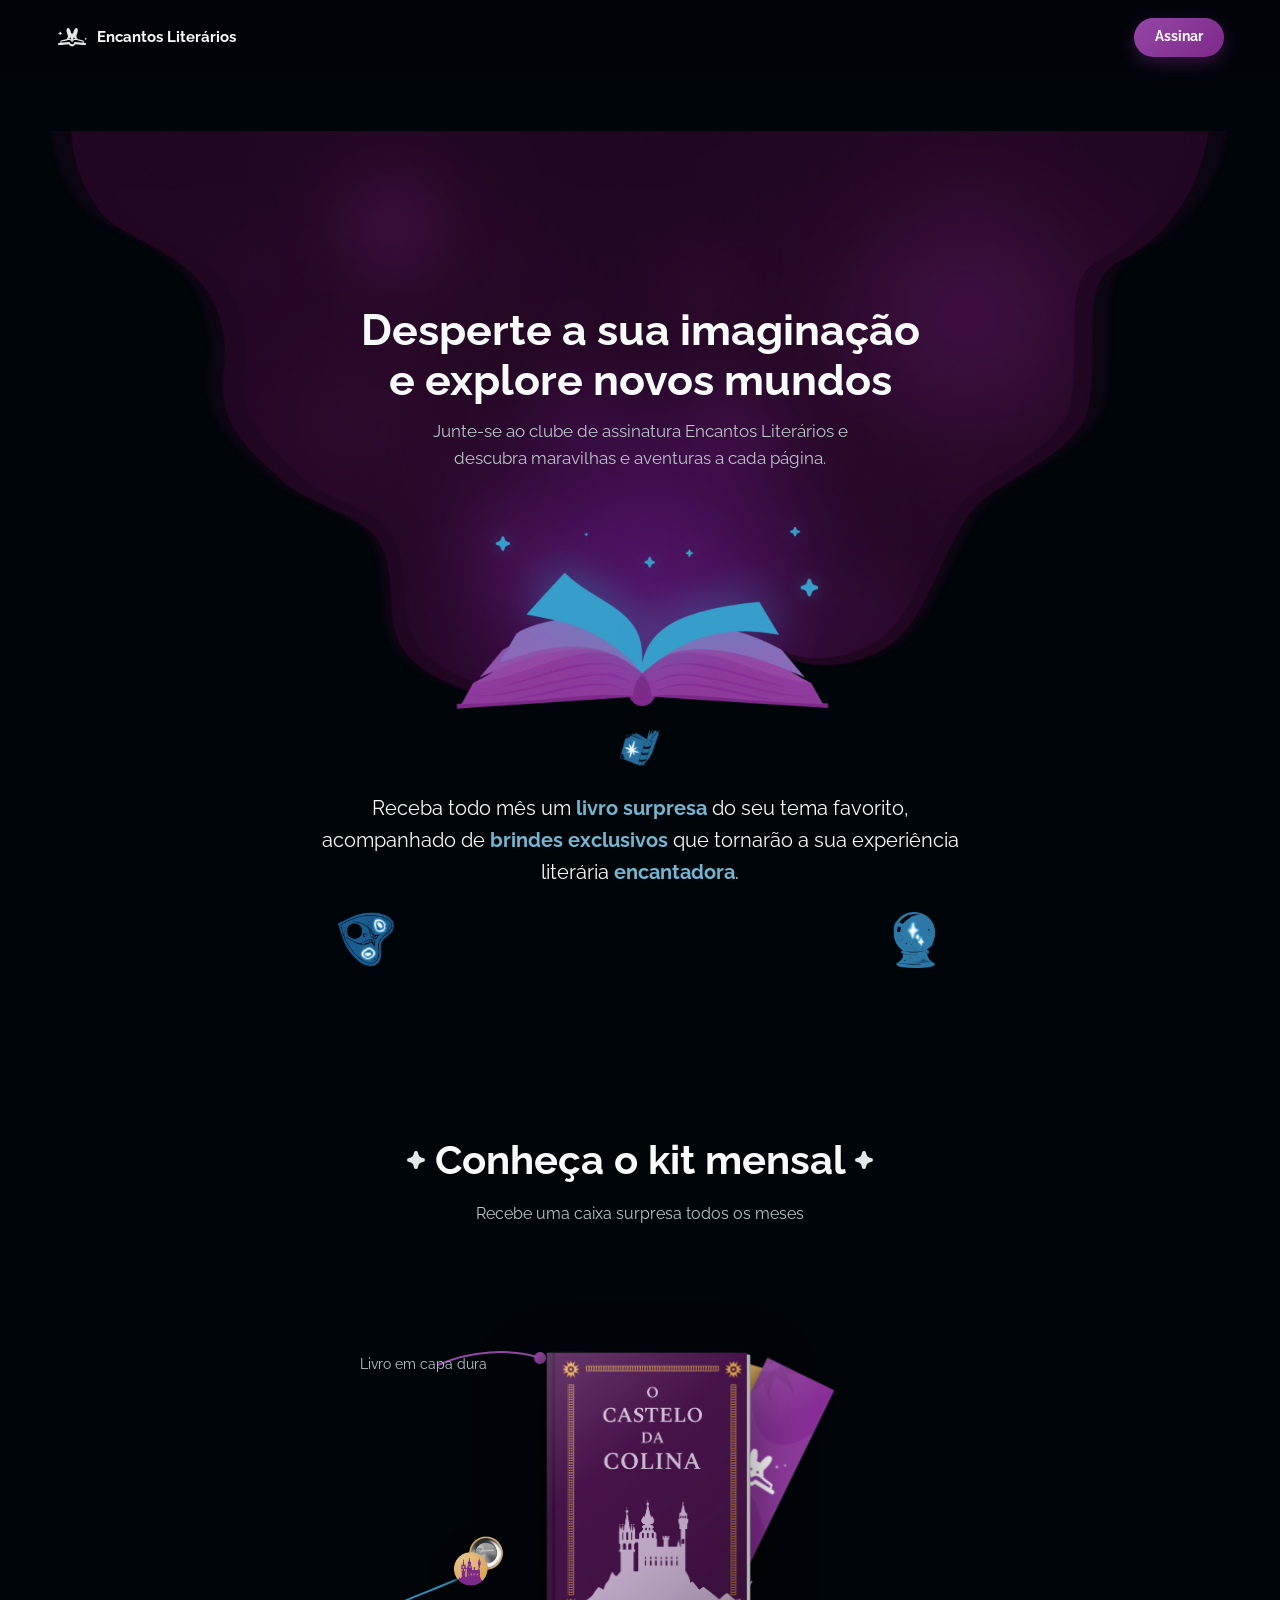
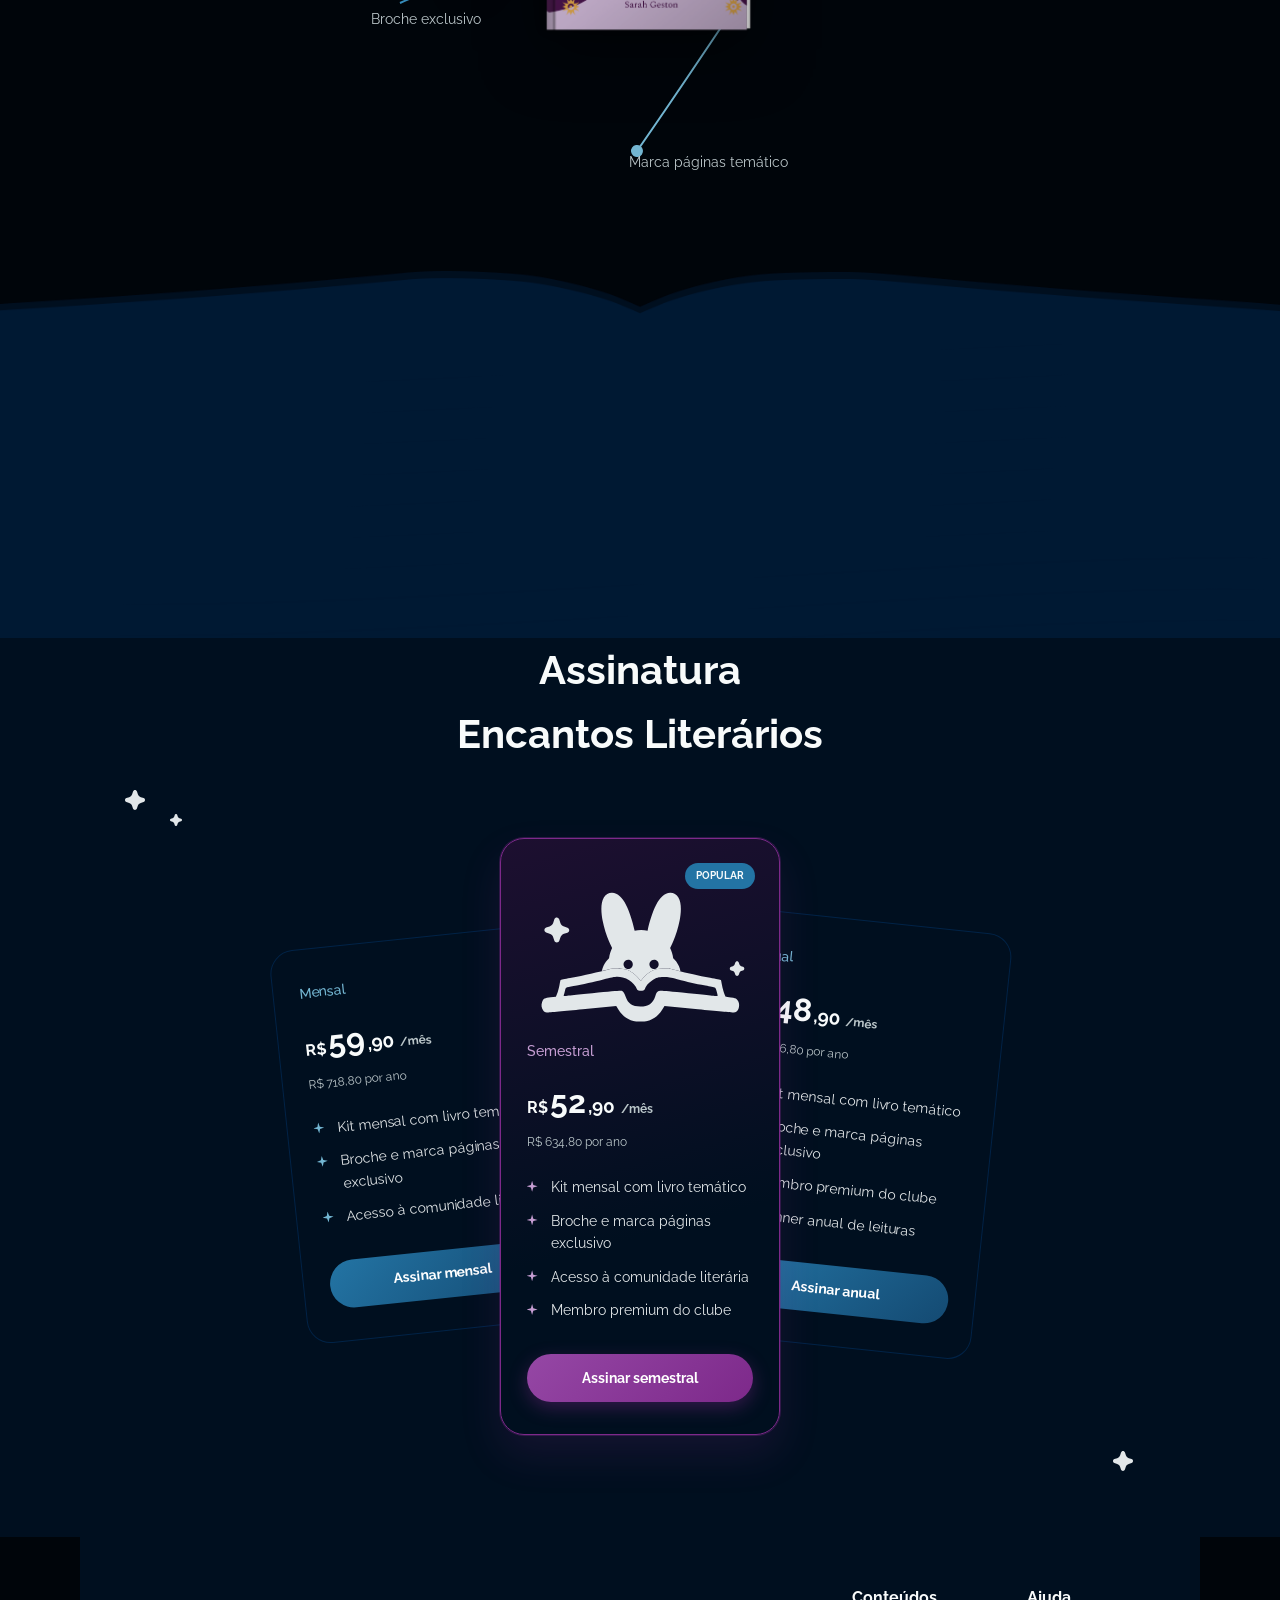
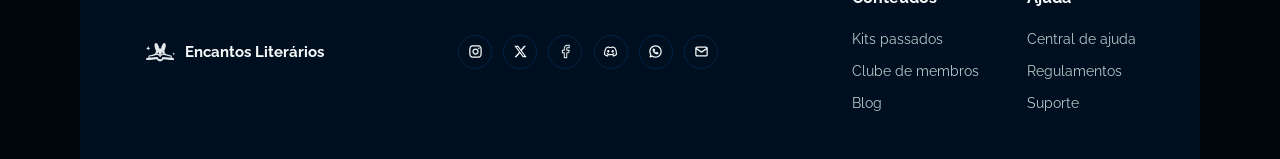
==== index.html @ b3d3debc "adiciona projeto Encantos Literários" ====
<!DOCTYPE html>
<html lang="pt-BR">
<head>
<meta charset="UTF-8">
<meta name="viewport" content="width=device-width, initial-scale=1.0">
<title>Encantos Literários — Clube de Assinatura Literário</title>
<meta name="description" content="Encantos Literários: um clube de assinatura que leva até você um livro surpresa e mimos exclusivos todo mês.">
<link rel="preconnect" href="https://fonts.googleapis.com">
<link rel="preconnect" href="https://fonts.gstatic.com" crossorigin>
<link href="https://fonts.googleapis.com/css2?family=Raleway:wght@400;500;600;700;800&display=swap" rel="stylesheet">
<link rel="stylesheet" href="style.css">
</head>
<body>

<!-- ============ HEADER ============ -->
<header class="header">
  <a href="#top" class="logo">
    <img src="assets/logo-symbol.svg" alt="" class="logo__icon" aria-hidden="true">
    <span class="logo__text">Encantos Literários</span>
  </a>
  <a href="#planos" class="btn btn--primary btn--sm">Assinar</a>
</header>

<main id="top">

  <!-- ============ HERO ============ -->
  <section class="hero">
    <div class="hero__visual">
      <img src="assets/hero-background.png" alt="" class="hero__bg" aria-hidden="true">
      <div class="hero__visual-text">
        <h1 class="hero__title reveal-up is-visible">Desperte a sua imaginação<br>e explore novos mundos</h1>
        <p class="hero__subtitle reveal-up is-visible">Junte-se ao clube de assinatura Encantos Literários e descubra maravilhas e aventuras a cada página.</p>
      </div>
    </div>

    <img src="assets/mystery-opened-spellbook.png" alt="" class="mystery mystery--center float-anim" aria-hidden="true">

    <p class="hero__lead reveal-up is-visible">
      Receba todo mês um <span class="hl">livro surpresa</span> do seu tema favorito, acompanhado de
      <span class="hl">brindes exclusivos</span> que tornarão a sua experiência literária <span class="hl">encantadora</span>.
    </p>

    <div class="hero__mystery-row">
      <img src="assets/mystery-ouija-planchette.png" alt="" class="mystery mystery--corner float-anim" aria-hidden="true">
      <img src="assets/mystery-crystal-ball.png" alt="" class="mystery mystery--corner float-anim-delay" aria-hidden="true">
    </div>
  </section>

  <!-- ============ KIT DO MÊS ============ -->
  <section class="kit" id="kit">
    <h2 class="section-title section-title--center reveal-up is-visible">
      <img src="assets/star.svg" class="title-spark" alt="" aria-hidden="true">
      Conheça o kit mensal
      <img src="assets/star.svg" class="title-spark" alt="" aria-hidden="true">
    </h2>
    <p class="section-subtitle reveal-up is-visible">Recebe uma caixa surpresa todos os meses</p>

    <div class="kit__stage is-visible">
      <svg class="kit__lines" viewBox="0 0 560 500" preserveAspectRatio="xMidYMid meet" aria-hidden="true">
        <path d="M180 75 C150 65 110 68 78 82" stroke="#9547A5" stroke-width="2" fill="none" marker-start="url(#arrow-pink)"/>
        <path d="M117 287 C 92 300 62 310 40 320" stroke="#358BB9" stroke-width="2" fill="none" marker-start="url(#arrow-blue)"/>
        <path d="M392 298 C 352 358 312 418 277 468" stroke="#73B6D2" stroke-width="2" fill="none" marker-end="url(#arrow-light)"/>
        <defs>
          <marker id="arrow-pink" markerWidth="8" markerHeight="8" refX="4" refY="4" orient="auto-start-reverse"><circle cx="4" cy="4" r="3" fill="#9547A5"/></marker>
          <marker id="arrow-blue" markerWidth="8" markerHeight="8" refX="4" refY="4" orient="auto-start-reverse"><circle cx="4" cy="4" r="3" fill="#358BB9"/></marker>
          <marker id="arrow-light" markerWidth="8" markerHeight="8" refX="4" refY="4" orient="auto"><circle cx="4" cy="4" r="3" fill="#73B6D2"/></marker>
        </defs>
      </svg>

      <span class="kit__label kit__label--book">Livro em capa dura</span>

      <div class="kit__art">
        <img src="assets/bookmark-yellow.png" alt="" class="bookmark bookmark--yellow" aria-hidden="true">
        <img src="assets/bookmark-purple.png" alt="" class="bookmark bookmark--purple" aria-hidden="true">
        <img src="assets/book.png" alt="Capa do livro O Castelo da Colina" class="book-cover-img">
        <img src="assets/pin.png" alt="" class="pin-img" aria-hidden="true">
      </div>

      <span class="kit__label kit__label--pin">Broche exclusivo</span>
      <span class="kit__label kit__label--mark">Marca páginas temático</span>
    </div>
  </section>

  <!-- ============ ASSINATURAS ============ -->
  <section class="plans" id="planos">
    <img src="assets/book-trace-background.png" alt="" class="plans__wave" aria-hidden="true">
    <img src="assets/pricing-background.png" alt="" class="plans__texture" aria-hidden="true">

    <div class="plans__content">
      <h2 class="section-title section-title--center reveal-up is-visible">Assinatura<br>Encantos Literários</h2>

      <div class="plans__grid is-visible">
        <img src="assets/star.svg" class="plans__spark plans__spark--1" alt="" aria-hidden="true">
        <img src="assets/star.svg" class="plans__spark plans__spark--2" alt="" aria-hidden="true">
        <img src="assets/star.svg" class="plans__spark plans__spark--3" alt="" aria-hidden="true">

        <article class="plan-card">
          <h3 class="plan-card__name">Mensal</h3>
          <p class="plan-card__price"><span>R$</span>59<small>,90</small><em>/mês</em></p>
          <p class="plan-card__yearly">R$ 718,80 por ano</p>
          <ul class="plan-card__benefits">
            <li>Kit mensal com livro temático</li>
            <li>Broche e marca páginas exclusivo</li>
            <li>Acesso à comunidade literária</li>
          </ul>
          <a href="#" class="btn btn--blue btn--block">Assinar mensal</a>
        </article>

        <article class="plan-card plan-card--highlight">
          <img src="assets/logo-symbol.svg" alt="" class="plan-card__symbol" aria-hidden="true">
          <span class="plan-card__badge">Popular</span>
          <h3 class="plan-card__name">Semestral</h3>
          <p class="plan-card__price"><span>R$</span>52<small>,90</small><em>/mês</em></p>
          <p class="plan-card__yearly">R$ 634,80 por ano</p>
          <ul class="plan-card__benefits">
            <li>Kit mensal com livro temático</li>
            <li>Broche e marca páginas exclusivo</li>
            <li>Acesso à comunidade literária</li>
            <li>Membro premium do clube</li>
          </ul>
          <a href="#" class="btn btn--primary btn--block">Assinar semestral</a>
        </article>

        <article class="plan-card">
          <h3 class="plan-card__name">Anual</h3>
          <p class="plan-card__price"><span>R$</span>48<small>,90</small><em>/mês</em></p>
          <p class="plan-card__yearly">R$ 586,80 por ano</p>
          <ul class="plan-card__benefits">
            <li>Kit mensal com livro temático</li>
            <li>Broche e marca páginas exclusivo</li>
            <li>Membro premium do clube</li>
            <li>Planner anual de leituras</li>
          </ul>
          <a href="#" class="btn btn--blue btn--block">Assinar anual</a>
        </article>
      </div>
    </div>
  </section>

</main>

<!-- ============ FOOTER ============ -->
<footer class="footer">
  <a href="#top" class="logo logo--footer">
    <img src="assets/logo-symbol.svg" alt="" class="logo__icon" aria-hidden="true">
    <span class="logo__text">Encantos Literários</span>
  </a>

  <div class="footer__social" role="group" aria-label="Redes sociais">
    <a href="#" aria-label="Instagram" class="social-icon"><img src="assets/instagram.svg" alt=""></a>
    <a href="#" aria-label="Twitter" class="social-icon"><img src="assets/twitter.svg" alt=""></a>
    <a href="#" aria-label="Facebook" class="social-icon"><img src="assets/facebook.svg" alt=""></a>
    <a href="#" aria-label="Discord" class="social-icon"><img src="assets/discord.svg" alt=""></a>
    <a href="#" aria-label="WhatsApp" class="social-icon"><img src="assets/whatsapp.svg" alt=""></a>
    <a href="#" aria-label="E-mail" class="social-icon"><img src="assets/mail.svg" alt=""></a>
  </div>

  <nav class="footer__nav" aria-label="Links do rodapé">
    <div class="footer__col">
      <h4>Conteúdos</h4>
      <a href="#">Kits passados</a>
      <a href="#">Clube de membros</a>
      <a href="#">Blog</a>
    </div>
    <div class="footer__col">
      <h4>Ajuda</h4>
      <a href="#">Central de ajuda</a>
      <a href="#">Regulamentos</a>
      <a href="#">Suporte</a>
    </div>
  </nav>
</footer>

<script>
  document.addEventListener("DOMContentLoaded", function () {
    var targets = document.querySelectorAll('.reveal-up, .kit__stage, .plans__grid');
    targets.forEach(function (el) {
      el.classList.add('is-visible');
    });
  });
</script>
</body>
</html>
---- style.css ----
/* ==========================================================================
   Tokens (paleta oficial do projeto)
   ========================================================================== */
:root {
  --pink-light: #C59DD2;
  --pink-base: #9547A5;
  --pink-dark: #7D298A;
  --pink-low: #3F0F41;

  --blue-light: #73B6D2;
  --blue-base: #358BB9;
  --blue-mid: #2374A4;
  --blue-dark: #144A72;
  --blue-low: #08233C;

  --shape-stroke: #002347;
  --shape-hover: #001933;
  --shape-base: #000F1F;
  --shape-bg: #00050A;

  --text-title: #F8FBFB;
  --text-body: #E2E7E9;
  --text-label: #BAC6C9;

  --font-display: "Raleway", sans-serif;
  --font-body: "Raleway", sans-serif;

  --radius-lg: 24px;
  --radius-md: 16px;
  --container: 1120px;

  --ease: cubic-bezier(0.16, 1, 0.3, 1);
}

* { box-sizing: border-box; margin: 0; padding: 0; }

html { scroll-behavior: smooth; }

body {
  background: var(--shape-bg);
  color: var(--text-body);
  font-family: var(--font-body);
  line-height: 1.6;
  -webkit-font-smoothing: antialiased;
  overflow-x: hidden;
}

img, svg { display: block; max-width: 100%; }
a { color: inherit; text-decoration: none; }
ul { list-style: none; }
h1, h2, h3, h4 { font-family: var(--font-display); font-weight: 700; color: var(--text-title); }

/* ==========================================================================
   Animações contínuas em CSS
   ========================================================================== */
@keyframes floatContinuous {
  0%, 100% { transform: translateY(0px); }
  50% { transform: translateY(-12px); }
}

@keyframes twinkleSpark {
  0%, 100% { opacity: 0.3; transform: scale(0.85) rotate(0deg); }
  50% { opacity: 1; transform: scale(1.2) rotate(20deg); }
}

.float-anim {
  animation: floatContinuous 4s ease-in-out infinite !important;
}

.float-anim-delay {
  animation: floatContinuous 4s ease-in-out 2s infinite !important;
}

/* ==========================================================================
   Buttons
   ========================================================================== */
.btn {
  display: inline-block;
  padding: 0.8rem 1.6rem;
  border-radius: 999px;
  font-weight: 700;
  font-size: 0.875rem;
  transition: transform 0.25s var(--ease), box-shadow 0.25s var(--ease), background 0.2s ease;
}

.btn--sm { padding: 0.55rem 1.3rem; font-size: 0.85rem; }

.btn--primary {
  background: linear-gradient(135deg, var(--pink-base), var(--pink-dark));
  color: #fff;
  box-shadow: 0 6px 18px rgba(125, 41, 138, 0.4);
}

.btn--primary:hover { background: linear-gradient(135deg, var(--pink-light), var(--pink-base)); transform: translateY(-2px); box-shadow: 0 10px 24px rgba(125, 41, 138, 0.5); }

.btn--blue {
  background: linear-gradient(135deg, var(--blue-mid), var(--blue-dark));
  color: #fff;
}

.btn--blue:hover { background: linear-gradient(135deg, var(--blue-light), var(--blue-mid)); transform: translateY(-2px); box-shadow: 0 10px 22px rgba(20, 74, 114, 0.45); }

.btn--block { display: block; text-align: center; width: 100%; }

/* ==========================================================================
   Reveal Effect
   ========================================================================== */
.reveal-up {
  opacity: 0;
  transform: translateY(20px);
  transition: opacity 0.6s var(--ease), transform 0.6s var(--ease);
}

.reveal-up.is-visible {
  opacity: 1;
  transform: translateY(0);
}

/* ==========================================================================
   Header
   ========================================================================== */
.header {
  position: sticky;
  top: 0;
  z-index: 30;
  display: flex;
  align-items: center;
  justify-content: space-between;
  padding: 1.1rem clamp(1.25rem, 5vw, 3.5rem);
  background: rgba(0, 5, 10, 0.85);
  backdrop-filter: blur(10px);
}

.logo { display: flex; align-items: center; gap: 0.55rem; }
.logo__icon { height: 24px; width: auto; }
.logo__text { font-family: var(--font-display); font-weight: 700; font-size: 0.95rem; color: var(--text-title); }

/* ==========================================================================
   Hero
   ========================================================================== */
.hero {
  position: relative;
  max-width: 1400px;
  margin: 0 auto;
  padding: clamp(2rem, 6vw, 3.5rem) 1.5rem 0;
  text-align: center;
  z-index: 1;
}

.hero__visual {
  position: relative;
  width: min(1180px, 98%);
  aspect-ratio: 1500 / 739;
  margin: 0 auto;
}

.hero__bg {
  position: absolute;
  inset: 0;
  width: 100%;
  height: 100%;
  object-fit: contain;
  pointer-events: none;
  animation: floatContinuous 6s ease-in-out infinite;
}

.hero__visual-text {
  position: absolute;
  top: 30%;
  left: 0;
  right: 0;
  padding: 0 1.25rem;
}

.hero__title {
  font-size: clamp(1.5rem, 4.2vw, 2.7rem);
  line-height: 1.15;
  font-weight: 700;
  max-width: 640px;
  margin: 0 auto;
}

.hero__subtitle {
  margin-top: 0.85rem;
  color: var(--text-label);
  font-size: clamp(0.85rem, 1.8vw, 1.05rem);
  max-width: 46ch;
  margin: 0.85rem auto 0;
}

.mystery { width: 40px; height: 40px; }

.mystery--center {
  margin: 1rem auto 1.5rem;
}

.hero__lead {
  font-size: clamp(1.1rem, 2.4vw, 1.25rem);
  color: var(--text-title);
  max-width: 640px;
  margin: 0 auto;
  text-align: center;
}

.hl { color: var(--blue-light); font-weight: 700; }

.hero__mystery-row {
  display: flex;
  justify-content: space-between;
  align-items: center;
  max-width: 620px;
  margin: 1.5rem auto 0;
  padding: 0 0.5rem clamp(3rem, 7vw, 4.5rem);
}

.mystery--corner {
  width: 56px;
  height: 56px;
}

/* ==========================================================================
   Titulos de Seção
   ========================================================================== */
.section-title {
  font-size: clamp(1.6rem, 3.6vw, 2.5rem);
  font-weight: 700;
  text-align: center;
  display: flex;
  align-items: center;
  justify-content: center;
  gap: 0.6rem;
  flex-wrap: wrap;
}

.title-spark { width: 18px; height: 18px; animation: twinkleSpark 2.4s ease-in-out infinite; }

.section-subtitle {
  text-align: center;
  color: var(--text-label);
  max-width: 420px;
  margin: 0.6rem auto 0;
  font-size: 1rem;
}

/* ==========================================================================
   Kit do mês
   ========================================================================== */
.kit {
  background: var(--shape-bg);
  max-width: var(--container);
  margin: 0 auto;
  padding: clamp(3.5rem, 8vw, 5.5rem) 1.5rem;
}

.kit__stage {
  position: relative;
  max-width: 560px;
  margin: 3rem auto 0;
}

.kit__lines { position: absolute; inset: 0; width: 100%; height: 100%; display: none; }
.kit__stage.is-visible .kit__lines { opacity: 1; }

.kit__lines path {
  stroke-dasharray: 260;
  stroke-dashoffset: 0;
  transition: stroke-dashoffset 1s var(--ease);
}

.kit__label {
  display: block;
  text-align: center;
  font-size: 0.875rem;
  color: var(--text-label);
  margin: 0.75rem auto;
}

.kit__art {
  position: relative;
  width: min(210px, 58vw);
  margin: 0 auto;
}

.pin-img { position: absolute; width: 26%; left: -16%; bottom: 12%; z-index: 3; filter: drop-shadow(0 8px 12px rgba(0,0,0,0.4)); }

.book-cover-img {
  position: relative;
  width: 100%;
  z-index: 2;
  filter: drop-shadow(0 20px 30px rgba(0,0,0,0.5));
}

.bookmark { position: absolute; width: 40%; top: 4%; filter: drop-shadow(0 10px 14px rgba(0,0,0,0.4)); }
.bookmark--yellow { right: -8%; transform: rotate(16deg); z-index: 0; }
.bookmark--purple { right: -18%; transform: rotate(26deg); z-index: 1; }

@media (min-width: 900px) {
  .kit__stage {
    aspect-ratio: 560 / 500;
    margin-top: 3.5rem;
  }

  .kit__lines { display: block; }

  .kit__label {
    position: absolute;
    white-space: nowrap;
    margin: 0;
  }

  .kit__label--book { top: 14%; left: 0%; }
  .kit__label--pin { top: 65%; left: 2%; }
  .kit__label--mark { bottom: 2%; left: 48%; }

  .kit__art {
    width: 230px;
    position: absolute;
    top: 60px;
    left: 50%;
    transform: translateX(-50%);
  }

  .pin-img { left: -34%; bottom: 14%; }
}

/* ==========================================================================
   Assinaturas
   ========================================================================== */
.plans {
  position: relative;
  overflow: hidden;
}

.plans__wave { display: block; width: 100%; margin-bottom: -2px; }

.plans__texture {
  position: absolute;
  top: 0;
  left: 0;
  width: 100%;
  height: 100%;
  object-fit: cover;
  opacity: 0.06;
  pointer-events: none;
}

.plans__content {
  position: relative;
  background: var(--shape-base);
  padding: 0 1.5rem clamp(4.5rem, 8vw, 6.5rem);
}

.plans__grid {
  position: relative;
  max-width: var(--container);
  margin: 4.5rem auto 0;
  display: grid;
  grid-template-columns: 1fr;
  gap: 1.5rem;
}

.plans__spark { position: absolute; width: 20px; height: 20px; animation: twinkleSpark 2.6s ease-in-out infinite; }
.plans__spark--1 { top: -8%; left: 4%; }
.plans__spark--2 { top: -4%; left: 8%; width: 12px; height: 12px; }
.plans__spark--3 { bottom: -6%; right: 6%; }

.plan-card {
  position: relative;
  background: var(--shape-base);
  border: 1px solid var(--shape-stroke);
  border-radius: var(--radius-lg);
  padding: 2rem 1.6rem;
  display: flex;
  flex-direction: column;
  transition: transform 0.3s ease, box-shadow 0.3s ease, border-color 0.3s ease;
}

.plan-card:hover {
  transform: translateY(-6px) scale(1.02);
  z-index: 5;
  box-shadow: 0 20px 34px rgba(0,0,0,0.45);
  border-color: var(--blue-dark);
  background: var(--shape-hover);
}

.plan-card--highlight {
  background: linear-gradient(165deg, #1D0F30, var(--shape-base) 65%);
  border-color: var(--pink-dark);
  box-shadow: 0 0 0 1px rgba(125,41,138,0.35), 0 20px 40px rgba(125,41,138,0.16);
}

.plan-card__badge {
  position: absolute;
  top: 1.5rem;
  right: 1.5rem;
  background: var(--blue-mid);
  color: var(--text-title);
  font-size: 0.625rem;
  font-weight: 700;
  text-transform: uppercase;
  padding: 0.3rem 0.7rem;
  border-radius: 999px;
}

.plan-card__name { font-size: 0.875rem; margin-bottom: 0.9rem; color: var(--blue-light); font-weight: 500; }
.plan-card--highlight .plan-card__name { color: var(--pink-light); }

.plan-card__price {
  font-family: var(--font-display);
  font-size: 2rem;
  font-weight: 700;
  display: flex;
  align-items: baseline;
  gap: 0.15rem;
  color: var(--text-title);
}

.plan-card__price span { font-size: 1rem; }
.plan-card__price small { font-size: 1.2rem; }
.plan-card__price em { font-style: normal; font-size: 0.75rem; color: var(--text-label); margin-left: 0.2rem; }

.plan-card__yearly { margin-top: 0.35rem; font-size: 0.75rem; color: var(--text-label); }

.plan-card__benefits {
  margin: 1.5rem 0 2rem;
  display: flex;
  flex-direction: column;
  gap: 0.7rem;
  flex: 1;
}

.plan-card__benefits li {
  position: relative;
  padding-left: 1.5rem;
  font-size: 0.875rem;
}

.plan-card__benefits li::before {
  content: "";
  position: absolute;
  left: 0;
  top: 0.28rem;
  width: 11px;
  height: 11px;
  background: var(--blue-light);
  clip-path: polygon(50% 0%, 61% 39%, 100% 50%, 61% 61%, 50% 100%, 39% 61%, 0% 50%, 39% 39%);
}

.plan-card--highlight .plan-card__benefits li::before { background: var(--pink-light); }

/* ==========================================================================
   Footer
   ========================================================================== */
.footer {
  background: var(--shape-base);
  padding: 3rem clamp(1.5rem, 6vw, 4rem) 2.5rem;
  max-width: var(--container);
  margin: 0 auto;
  display: flex;
  flex-direction: column;
  align-items: center;
  gap: 1.75rem;
  text-align: center;
}

.footer__social { display: flex; gap: 0.7rem; flex-wrap: wrap; justify-content: center; }

.social-icon {
  width: 34px;
  height: 34px;
  border-radius: 50%;
  border: 1px solid var(--shape-stroke);
  display: flex;
  align-items: center;
  justify-content: center;
  transition: background 0.2s ease, transform 0.2s ease;
}

.social-icon img { width: 15px; height: 15px; }
.social-icon:hover { background: var(--blue-mid); transform: translateY(-3px); }

.footer__nav { display: flex; gap: 3rem; flex-wrap: wrap; justify-content: center; }
.footer__col { text-align: left; }
.footer__col h4 { font-size: 1rem; color: var(--text-title); margin-bottom: 0.75rem; }
.footer__col a { display: block; font-size: 0.875rem; color: var(--text-label); padding: 0.3rem 0; }
.footer__col a:hover { color: var(--blue-light); }

@media (min-width: 640px) {
  .plans__grid { grid-template-columns: repeat(2, 1fr); }
  .plan-card--highlight { grid-column: span 2; }
}

@media (min-width: 900px) {
  .plans__grid {
    display: flex;
    align-items: center;
    justify-content: center;
    gap: 0;
  }

  .plan-card { flex: 0 0 280px; margin: 0 -24px; }
  .plan-card:nth-of-type(1) { transform: rotate(-6deg) translateX(20px); z-index: 1; }
  .plan-card:nth-of-type(2) { transform: rotate(0deg); z-index: 3; }
  .plan-card:nth-of-type(3) { transform: rotate(6deg) translateX(-20px); z-index: 2; }

  .footer { flex-direction: row; justify-content: space-between; text-align: left; }
}
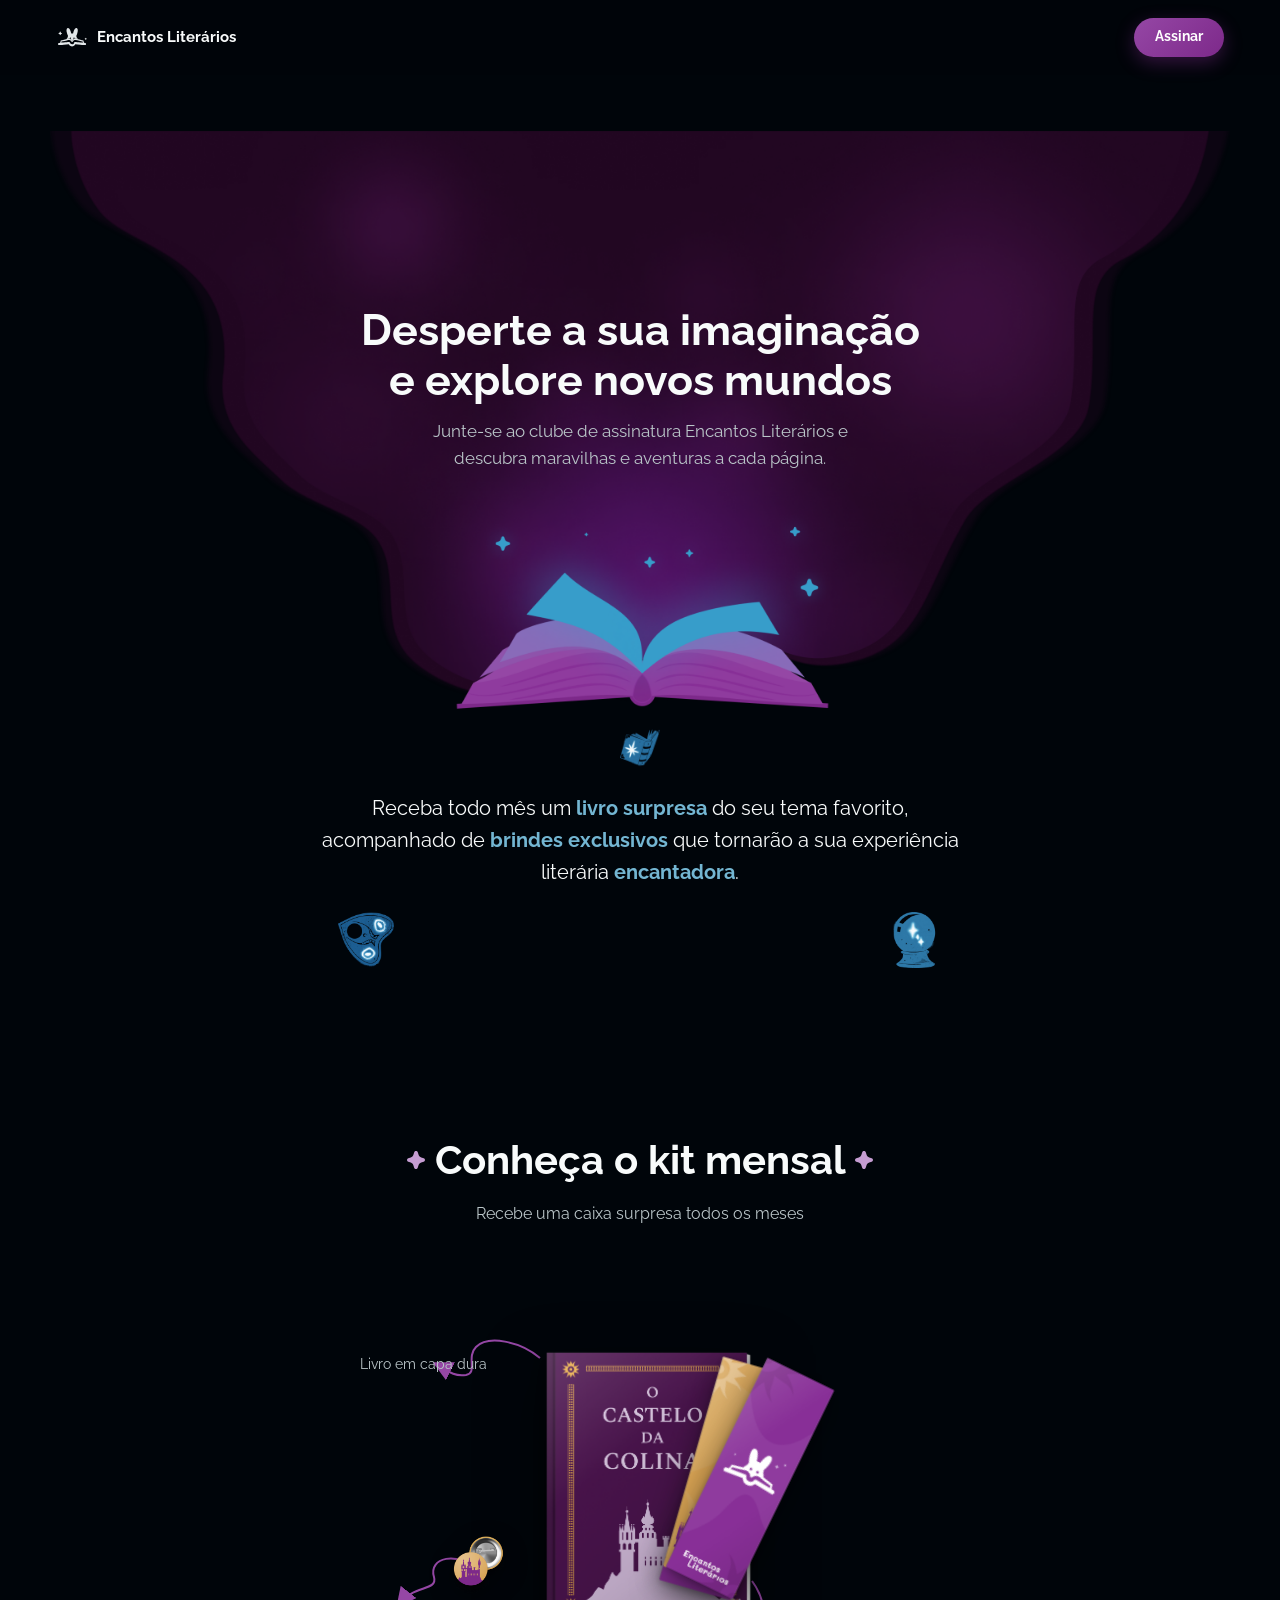
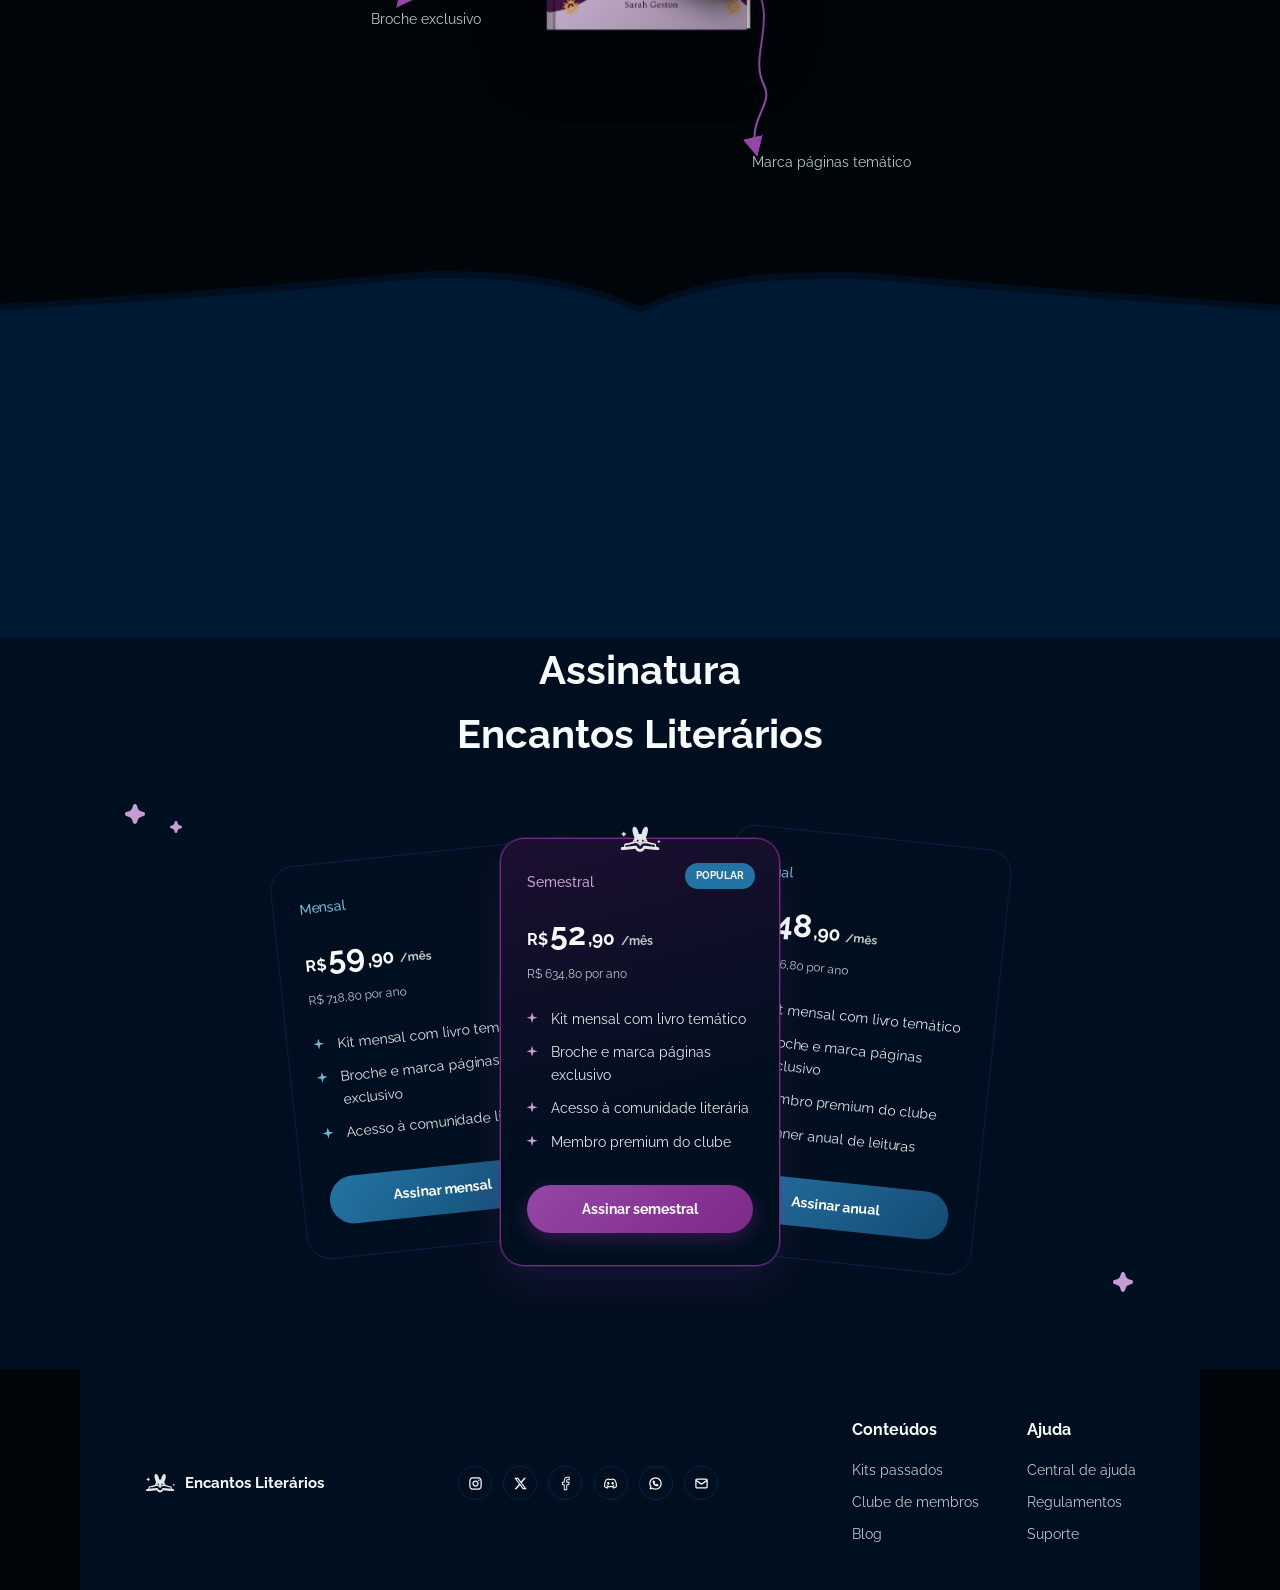
==== commit 259a3c38: "ajusta detalhes visuais do kit e planos: z-index dos marcadores, tamanho do símbolo, cor das linhas " ====
--- a/index.html
+++ b/index.html
@@ -28,42 +28,42 @@
     <div class="hero__visual">
       <img src="assets/hero-background.png" alt="" class="hero__bg" aria-hidden="true">
       <div class="hero__visual-text">
-        <h1 class="hero__title reveal-up is-visible">Desperte a sua imaginação<br>e explore novos mundos</h1>
-        <p class="hero__subtitle reveal-up is-visible">Junte-se ao clube de assinatura Encantos Literários e descubra maravilhas e aventuras a cada página.</p>
+        <h1 class="hero__title reveal-up" style="--d: 0s">Desperte a sua imaginação<br>e explore novos mundos</h1>
+        <p class="hero__subtitle reveal-up" style="--d: 0.2s">Junte-se ao clube de assinatura Encantos Literários e descubra maravilhas e aventuras a cada página.</p>
       </div>
     </div>
 
-    <img src="assets/mystery-opened-spellbook.png" alt="" class="mystery mystery--center float-anim" aria-hidden="true">
-
-    <p class="hero__lead reveal-up is-visible">
+    <img src="assets/mystery-opened-spellbook.png" alt="" class="mystery mystery--center reveal-fade wobble-anim wobble-anim--1" style="--d: 1s" aria-hidden="true">
+
+    <p class="hero__lead reveal-up" style="--d: 0.6s">
       Receba todo mês um <span class="hl">livro surpresa</span> do seu tema favorito, acompanhado de
       <span class="hl">brindes exclusivos</span> que tornarão a sua experiência literária <span class="hl">encantadora</span>.
     </p>
 
     <div class="hero__mystery-row">
-      <img src="assets/mystery-ouija-planchette.png" alt="" class="mystery mystery--corner float-anim" aria-hidden="true">
-      <img src="assets/mystery-crystal-ball.png" alt="" class="mystery mystery--corner float-anim-delay" aria-hidden="true">
+      <img src="assets/mystery-ouija-planchette.png" alt="" class="mystery mystery--corner reveal-fade wobble-anim wobble-anim--2" style="--d: 1.3s" aria-hidden="true">
+      <img src="assets/mystery-crystal-ball.png" alt="" class="mystery mystery--corner reveal-fade wobble-anim wobble-anim--3" style="--d: 1.5s" aria-hidden="true">
     </div>
   </section>
 
   <!-- ============ KIT DO MÊS ============ -->
   <section class="kit" id="kit">
-    <h2 class="section-title section-title--center reveal-up is-visible">
+    <h2 class="section-title section-title--center reveal-up">
       <img src="assets/star.svg" class="title-spark" alt="" aria-hidden="true">
       Conheça o kit mensal
       <img src="assets/star.svg" class="title-spark" alt="" aria-hidden="true">
     </h2>
-    <p class="section-subtitle reveal-up is-visible">Recebe uma caixa surpresa todos os meses</p>
-
-    <div class="kit__stage is-visible">
+    <p class="section-subtitle reveal-up">Recebe uma caixa surpresa todos os meses</p>
+
+    <div class="kit__stage">
       <svg class="kit__lines" viewBox="0 0 560 500" preserveAspectRatio="xMidYMid meet" aria-hidden="true">
-        <path d="M180 75 C150 65 110 68 78 82" stroke="#9547A5" stroke-width="2" fill="none" marker-start="url(#arrow-pink)"/>
-        <path d="M117 287 C 92 300 62 310 40 320" stroke="#358BB9" stroke-width="2" fill="none" marker-start="url(#arrow-blue)"/>
-        <path d="M392 298 C 352 358 312 418 277 468" stroke="#73B6D2" stroke-width="2" fill="none" marker-end="url(#arrow-light)"/>
+        <path d="M180 75 C160 58 128 52 116 64 C106 74 118 90 106 92 C92 94 86 86 78 82" stroke="#9547A5" stroke-width="2" fill="none" marker-end="url(#arrow-purple)"/>
+        <path d="M117 287 C98 268 68 274 74 294 C78 308 54 302 40 320" stroke="#9547A5" stroke-width="2" fill="none" marker-end="url(#arrow-purple)"/>
+        <path d="M392 298 C420 335 388 372 404 402 C414 422 388 434 396 468" stroke="#9547A5" stroke-width="2" fill="none" marker-end="url(#arrow-purple)"/>
         <defs>
-          <marker id="arrow-pink" markerWidth="8" markerHeight="8" refX="4" refY="4" orient="auto-start-reverse"><circle cx="4" cy="4" r="3" fill="#9547A5"/></marker>
-          <marker id="arrow-blue" markerWidth="8" markerHeight="8" refX="4" refY="4" orient="auto-start-reverse"><circle cx="4" cy="4" r="3" fill="#358BB9"/></marker>
-          <marker id="arrow-light" markerWidth="8" markerHeight="8" refX="4" refY="4" orient="auto"><circle cx="4" cy="4" r="3" fill="#73B6D2"/></marker>
+          <marker id="arrow-purple" markerWidth="10" markerHeight="10" refX="7" refY="5" orient="auto" markerUnits="strokeWidth">
+            <path d="M0 0 L10 5 L0 10 Z" fill="#9547A5"/>
+          </marker>
         </defs>
       </svg>
 
@@ -87,9 +87,9 @@
     <img src="assets/pricing-background.png" alt="" class="plans__texture" aria-hidden="true">
 
     <div class="plans__content">
-      <h2 class="section-title section-title--center reveal-up is-visible">Assinatura<br>Encantos Literários</h2>
-
-      <div class="plans__grid is-visible">
+      <h2 class="section-title section-title--center reveal-up">Assinatura<br>Encantos Literários</h2>
+
+      <div class="plans__grid">
         <img src="assets/star.svg" class="plans__spark plans__spark--1" alt="" aria-hidden="true">
         <img src="assets/star.svg" class="plans__spark plans__spark--2" alt="" aria-hidden="true">
         <img src="assets/star.svg" class="plans__spark plans__spark--3" alt="" aria-hidden="true">
@@ -172,12 +172,56 @@
 </footer>
 
 <script>
-  document.addEventListener("DOMContentLoaded", function () {
-    var targets = document.querySelectorAll('.reveal-up, .kit__stage, .plans__grid');
-    targets.forEach(function (el) {
+  (function () {
+    var STAGE_SELECTOR = '.reveal-up, .reveal-fade, .kit__stage, .plans__grid';
+
+    function pendingTargets() {
+      return Array.prototype.filter.call(
+        document.querySelectorAll(STAGE_SELECTOR),
+        function (el) { return !el.classList.contains('is-visible'); }
+      );
+    }
+
+    function reveal(el) {
       el.classList.add('is-visible');
+    }
+
+    function isInViewport(el) {
+      var rect = el.getBoundingClientRect();
+      var margin = window.innerHeight * 0.05;
+      return rect.top < window.innerHeight - margin && rect.bottom > 0;
+    }
+
+    function fallbackSweep() {
+      pendingTargets().forEach(function (el) {
+        if (isInViewport(el)) reveal(el);
+      });
+    }
+
+    document.addEventListener('DOMContentLoaded', function () {
+      var targets = pendingTargets();
+
+      if ('IntersectionObserver' in window) {
+        var observer = new IntersectionObserver(function (entries, obs) {
+          entries.forEach(function (entry) {
+            if (entry.isIntersecting) {
+              reveal(entry.target);
+              obs.unobserve(entry.target);
+            }
+          });
+        }, { threshold: 0.05, rootMargin: '0px 0px -5% 0px' });
+
+        targets.forEach(function (el) { observer.observe(el); });
+      }
+
+      // Rede de segurança: cobre navegadores sem IntersectionObserver e
+      // qualquer caso em que o observer não dispare como esperado.
+      window.addEventListener('scroll', fallbackSweep, { passive: true });
+      window.addEventListener('resize', fallbackSweep);
+      window.addEventListener('load', fallbackSweep);
+      fallbackSweep();
     });
-  });
+  })();
 </script>
 </body>
 </html>
--- a/style.css
+++ b/style.css
@@ -63,13 +63,15 @@
   50% { opacity: 1; transform: scale(1.2) rotate(20deg); }
 }
 
-.float-anim {
-  animation: floatContinuous 4s ease-in-out infinite !important;
-}
-
-.float-anim-delay {
-  animation: floatContinuous 4s ease-in-out 2s infinite !important;
-}
+@keyframes wobbleContinuous {
+  0%, 100% { transform: translateY(0) rotate(0deg); }
+  50% { transform: translateY(-10px) rotate(-6deg); }
+}
+
+.wobble-anim { animation: wobbleContinuous 5s ease-in-out infinite; }
+.wobble-anim--1 { animation-delay: 0s; }
+.wobble-anim--2 { animation-delay: -1.2s; }
+.wobble-anim--3 { animation-delay: -2.4s; }
 
 /* ==========================================================================
    Buttons
@@ -107,13 +109,26 @@
    ========================================================================== */
 .reveal-up {
   opacity: 0;
-  transform: translateY(20px);
-  transition: opacity 0.6s var(--ease), transform 0.6s var(--ease);
+  transform: translateY(22px);
+  transition: opacity 0.7s var(--ease), transform 0.7s var(--ease);
+  transition-delay: var(--d, 0s);
 }
 
 .reveal-up.is-visible {
   opacity: 1;
   transform: translateY(0);
+}
+
+/* Para elementos que já têm animação contínua de transform (balanço, flutuação):
+   a entrada anima só a opacidade, para não competir pela mesma propriedade. */
+.reveal-fade {
+  opacity: 0;
+  transition: opacity 0.7s var(--ease);
+  transition-delay: var(--d, 0s);
+}
+
+.reveal-fade.is-visible {
+  opacity: 1;
 }
 
 /* ==========================================================================
@@ -259,13 +274,15 @@
 }
 
 .kit__lines { position: absolute; inset: 0; width: 100%; height: 100%; display: none; }
-.kit__stage.is-visible .kit__lines { opacity: 1; }
 
 .kit__lines path {
-  stroke-dasharray: 260;
-  stroke-dashoffset: 0;
-  transition: stroke-dashoffset 1s var(--ease);
-}
+  stroke-dasharray: 340;
+  stroke-dashoffset: 340;
+  transition: stroke-dashoffset 0.9s var(--ease);
+  transition-delay: 0.35s;
+}
+
+.kit__stage.is-visible .kit__lines path { stroke-dashoffset: 0; }
 
 .kit__label {
   display: block;
@@ -273,7 +290,13 @@
   font-size: 0.875rem;
   color: var(--text-label);
   margin: 0.75rem auto;
-}
+  opacity: 0;
+  transform: translateY(22px);
+  transition: opacity 0.7s var(--ease), transform 0.7s var(--ease);
+  transition-delay: 0.35s;
+}
+
+.kit__stage.is-visible .kit__label { opacity: 1; transform: translateY(0); }
 
 .kit__art {
   position: relative;
@@ -281,18 +304,45 @@
   margin: 0 auto;
 }
 
-.pin-img { position: absolute; width: 26%; left: -16%; bottom: 12%; z-index: 3; filter: drop-shadow(0 8px 12px rgba(0,0,0,0.4)); }
+.pin-img {
+  position: absolute;
+  width: 26%;
+  left: -16%;
+  bottom: 12%;
+  z-index: 3;
+  filter: drop-shadow(0 8px 12px rgba(0,0,0,0.4));
+  opacity: 0;
+  transition: opacity 0.7s var(--ease);
+  transition-delay: 0.35s;
+}
+
+.kit__stage.is-visible .pin-img { opacity: 1; }
 
 .book-cover-img {
   position: relative;
   width: 100%;
   z-index: 2;
   filter: drop-shadow(0 20px 30px rgba(0,0,0,0.5));
-}
-
-.bookmark { position: absolute; width: 40%; top: 4%; filter: drop-shadow(0 10px 14px rgba(0,0,0,0.4)); }
-.bookmark--yellow { right: -8%; transform: rotate(16deg); z-index: 0; }
-.bookmark--purple { right: -18%; transform: rotate(26deg); z-index: 1; }
+  opacity: 0;
+  transition: opacity 0.7s var(--ease);
+}
+
+.kit__stage.is-visible .book-cover-img { opacity: 1; }
+
+.bookmark {
+  position: absolute;
+  width: 40%;
+  top: 4%;
+  filter: drop-shadow(0 10px 14px rgba(0,0,0,0.4));
+  opacity: 0;
+  transition: opacity 0.7s var(--ease);
+  transition-delay: 0.35s;
+}
+
+.kit__stage.is-visible .bookmark { opacity: 1; }
+
+.bookmark--yellow { right: -8%; transform: rotate(16deg); z-index: 3; }
+.bookmark--purple { right: -18%; transform: rotate(26deg); z-index: 4; }
 
 @media (min-width: 900px) {
   .kit__stage {
@@ -310,7 +360,7 @@
 
   .kit__label--book { top: 14%; left: 0%; }
   .kit__label--pin { top: 65%; left: 2%; }
-  .kit__label--mark { bottom: 2%; left: 48%; }
+  .kit__label--mark { bottom: 2%; left: 70%; }
 
   .kit__art {
     width: 230px;
@@ -357,12 +407,13 @@
   display: grid;
   grid-template-columns: 1fr;
   gap: 1.5rem;
+  min-width: 0;
 }
 
 .plans__spark { position: absolute; width: 20px; height: 20px; animation: twinkleSpark 2.6s ease-in-out infinite; }
-.plans__spark--1 { top: -8%; left: 4%; }
-.plans__spark--2 { top: -4%; left: 8%; width: 12px; height: 12px; }
-.plans__spark--3 { bottom: -6%; right: 6%; }
+.plans__spark--1 { top: -8%; left: 4%; animation-delay: 0s; }
+.plans__spark--2 { top: -4%; left: 8%; width: 12px; height: 12px; animation-delay: 0.8s; }
+.plans__spark--3 { bottom: -6%; right: 6%; animation-delay: 1.6s; }
 
 .plan-card {
   position: relative;
@@ -372,10 +423,20 @@
   padding: 2rem 1.6rem;
   display: flex;
   flex-direction: column;
-  transition: transform 0.3s ease, box-shadow 0.3s ease, border-color 0.3s ease;
-}
+  min-width: 0;
+  opacity: 0;
+  transform: translateY(22px);
+  transition: opacity 0.7s var(--ease), transform 0.7s var(--ease), box-shadow 0.3s ease, border-color 0.3s ease, background 0.3s ease;
+}
+
+.plans__grid.is-visible .plan-card { opacity: 1; transform: translateY(0); }
+
+.plan-card:nth-of-type(1) { transition-delay: 0.25s; }
+.plan-card:nth-of-type(2) { transition-delay: 0s; }
+.plan-card:nth-of-type(3) { transition-delay: 0.4s; }
 
 .plan-card:hover {
+  transition: transform 0.3s ease, box-shadow 0.3s ease, border-color 0.3s ease, background 0.3s ease;
   transform: translateY(-6px) scale(1.02);
   z-index: 5;
   box-shadow: 0 20px 34px rgba(0,0,0,0.45);
@@ -387,6 +448,15 @@
   background: linear-gradient(165deg, #1D0F30, var(--shape-base) 65%);
   border-color: var(--pink-dark);
   box-shadow: 0 0 0 1px rgba(125,41,138,0.35), 0 20px 40px rgba(125,41,138,0.16);
+}
+
+.plan-card__symbol {
+  position: absolute;
+  top: -22px;
+  left: 50%;
+  transform: translateX(-50%);
+  width: 44px;
+  height: 44px;
 }
 
 .plan-card__badge {
@@ -498,10 +568,36 @@
     gap: 0;
   }
 
-  .plan-card { flex: 0 0 280px; margin: 0 -24px; }
-  .plan-card:nth-of-type(1) { transform: rotate(-6deg) translateX(20px); z-index: 1; }
-  .plan-card:nth-of-type(2) { transform: rotate(0deg); z-index: 3; }
-  .plan-card:nth-of-type(3) { transform: rotate(6deg) translateX(-20px); z-index: 2; }
+  .plan-card {
+    flex: 0 0 280px;
+    margin: 0 -24px;
+    /* pré-revelação: os três cards ficam "escondidos" atrás do centro */
+    transform: translateX(0) scale(0.92);
+  }
+
+  .plans__grid.is-visible .plan-card:nth-of-type(1) { transform: rotate(-6deg) translateX(20px) scale(1); z-index: 1; }
+  .plans__grid.is-visible .plan-card:nth-of-type(2) { transform: rotate(0deg) scale(1); z-index: 3; }
+  .plans__grid.is-visible .plan-card:nth-of-type(3) { transform: rotate(6deg) translateX(-20px) scale(1); z-index: 2; }
+
+  /* especificidade igual às regras acima; por vir depois no arquivo, esta
+     regra vence e garante que o card hover perca a rotação e fique na frente
+     de todos os outros, incluindo o card em destaque (z-index 3). */
+  .plans__grid.is-visible .plan-card:hover {
+    transform: translateY(-6px) scale(1.05) rotate(0deg);
+    z-index: 10;
+  }
 
   .footer { flex-direction: row; justify-content: space-between; text-align: left; }
+}
+
+/* ==========================================================================
+   Acessibilidade: prefers-reduced-motion
+   ========================================================================== */
+@media (prefers-reduced-motion: reduce) {
+  *, *::before, *::after {
+    animation-duration: 0.01ms !important;
+    animation-iteration-count: 1 !important;
+    transition-duration: 0.01ms !important;
+    scroll-behavior: auto !important;
+  }
 }
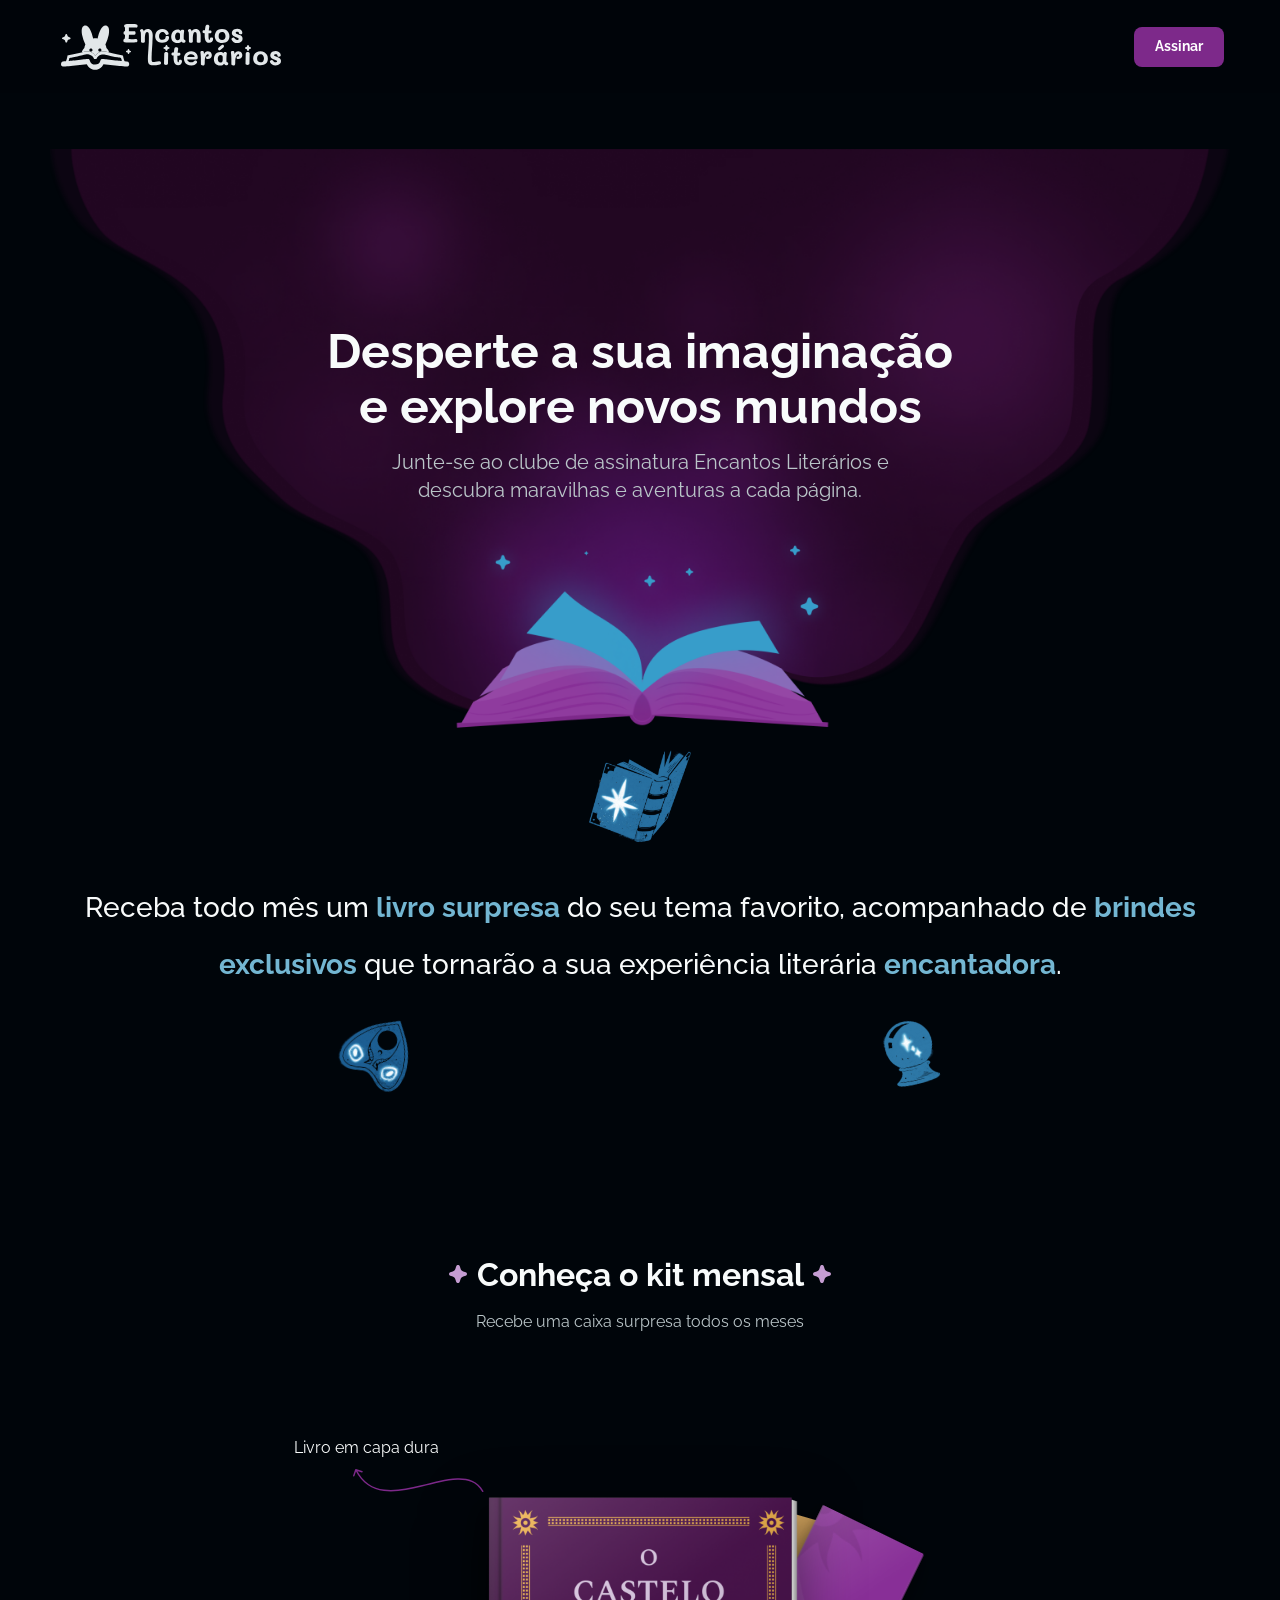
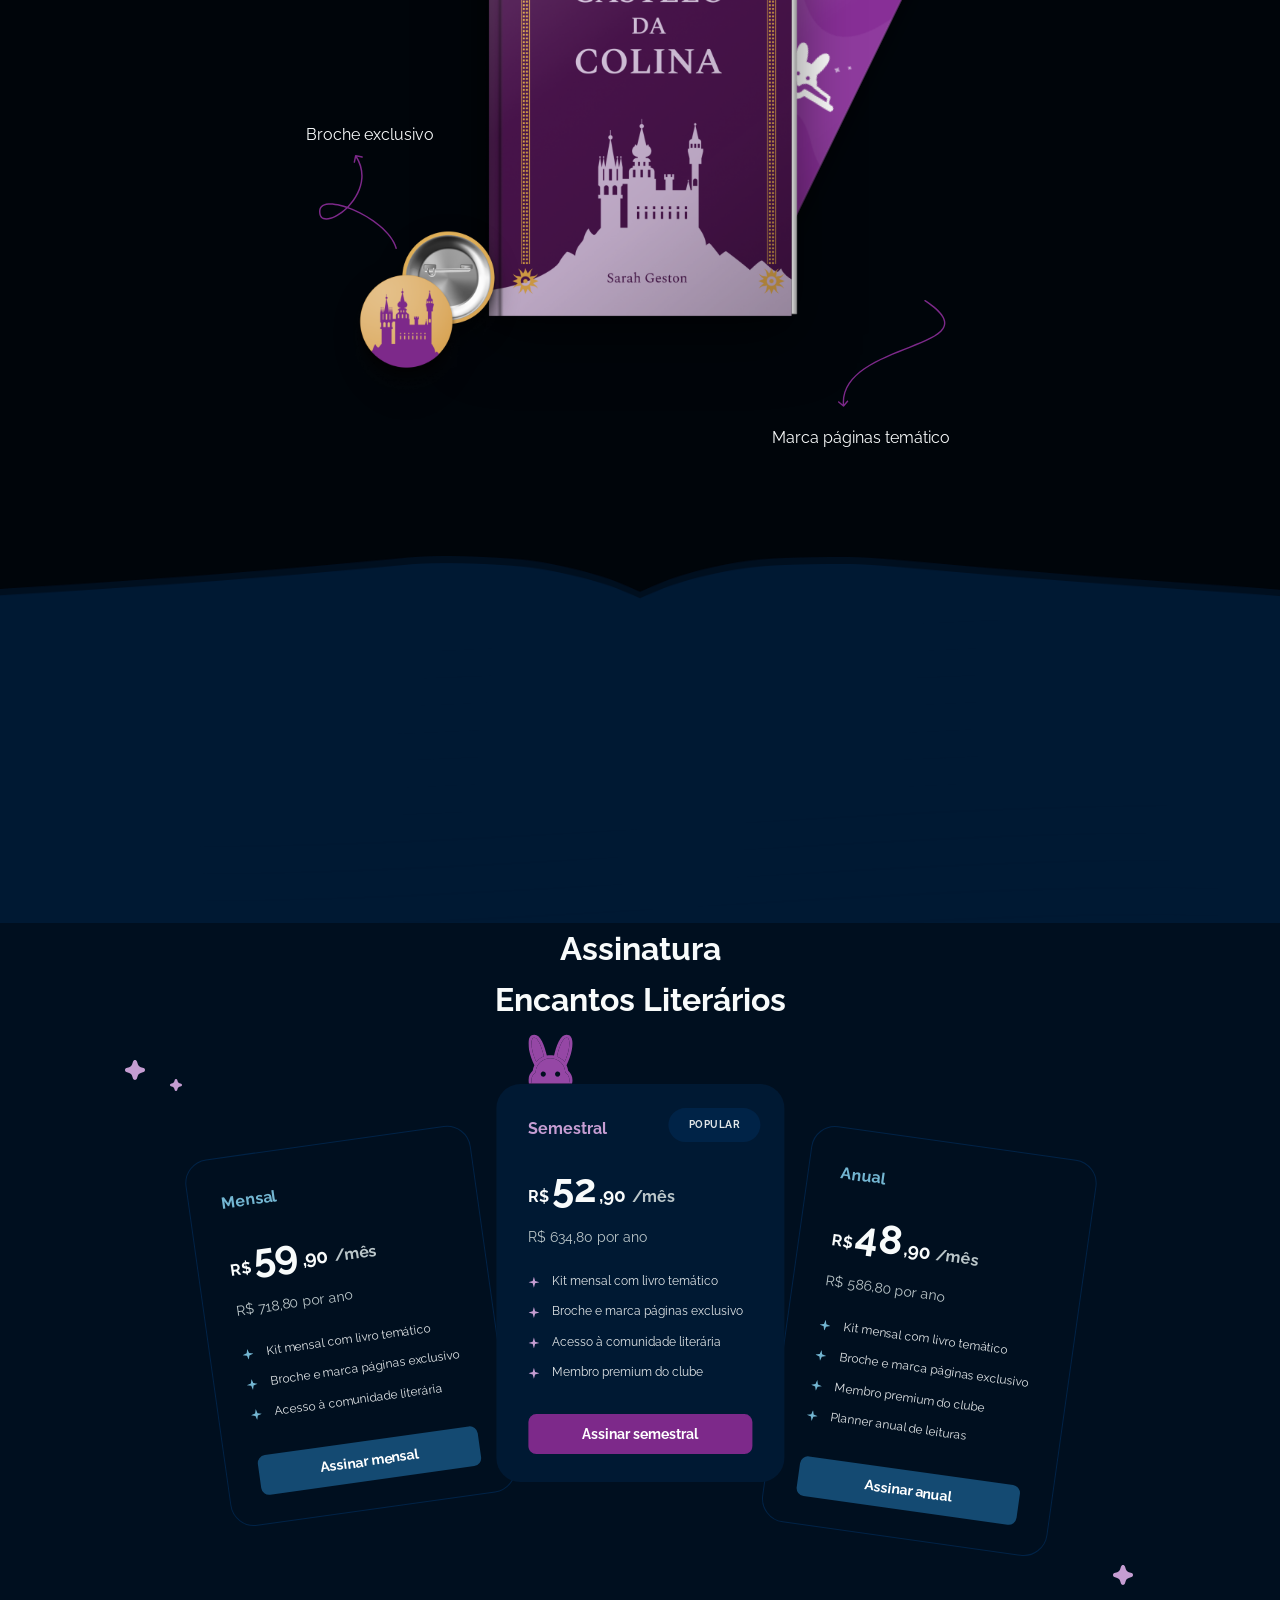
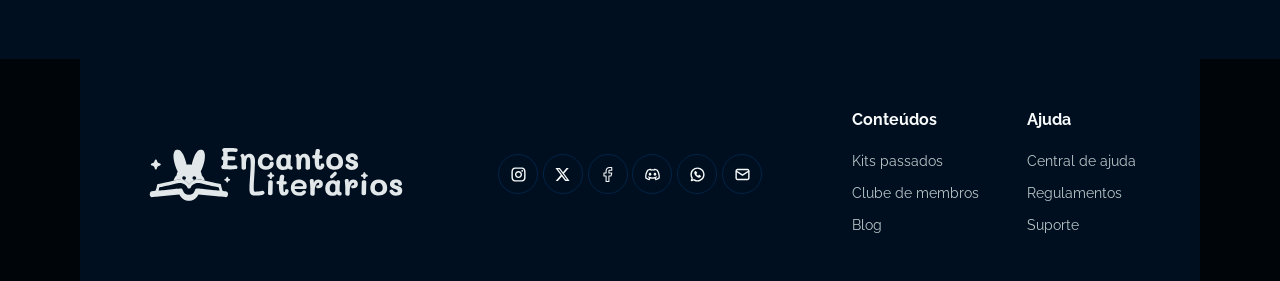
==== commit 2b9e2c8f: "ajusta layout, animações e kit conforme o protótipo do Figma Co-Authored-By: Claude Sonnet 5 <norepl" ====
--- a/index.html
+++ b/index.html
@@ -14,11 +14,11 @@
 
 <!-- ============ HEADER ============ -->
 <header class="header">
-  <a href="#top" class="logo">
+  <a href="#top" class="logo" aria-label="Encantos Literários">
+    <img src="assets/logo-horizontal.svg" alt="" class="logo__full" aria-hidden="true">
     <img src="assets/logo-symbol.svg" alt="" class="logo__icon" aria-hidden="true">
-    <span class="logo__text">Encantos Literários</span>
   </a>
-  <a href="#planos" class="btn btn--primary btn--sm">Assinar</a>
+  <a href="#planos" class="btn btn--primary btn--sm js-scroll-cta">Assinar</a>
 </header>
 
 <main id="top">
@@ -33,7 +33,9 @@
       </div>
     </div>
 
-    <img src="assets/mystery-opened-spellbook.png" alt="" class="mystery mystery--center reveal-fade wobble-anim wobble-anim--1" style="--d: 1s" aria-hidden="true">
+    <span class="mystery-shell mystery-shell--center">
+      <img src="assets/mystery-opened-spellbook.png" alt="" class="mystery mystery--center reveal-fade wobble-anim wobble-anim--1" style="--d: 0s" aria-hidden="true">
+    </span>
 
     <p class="hero__lead reveal-up" style="--d: 0.6s">
       Receba todo mês um <span class="hl">livro surpresa</span> do seu tema favorito, acompanhado de
@@ -41,8 +43,12 @@
     </p>
 
     <div class="hero__mystery-row">
-      <img src="assets/mystery-ouija-planchette.png" alt="" class="mystery mystery--corner reveal-fade wobble-anim wobble-anim--2" style="--d: 1.3s" aria-hidden="true">
-      <img src="assets/mystery-crystal-ball.png" alt="" class="mystery mystery--corner reveal-fade wobble-anim wobble-anim--3" style="--d: 1.5s" aria-hidden="true">
+      <span class="mystery-shell mystery-shell--ouija">
+        <img src="assets/mystery-ouija-planchette.png" alt="" class="mystery mystery--ouija reveal-fade wobble-anim wobble-anim--2" style="--d: 0.511s" aria-hidden="true">
+      </span>
+      <span class="mystery-shell mystery-shell--crystal">
+        <img src="assets/mystery-crystal-ball.png" alt="" class="mystery mystery--crystal reveal-fade wobble-anim wobble-anim--3" style="--d: 1.022s" aria-hidden="true">
+      </span>
     </div>
   </section>
 
@@ -56,16 +62,9 @@
     <p class="section-subtitle reveal-up">Recebe uma caixa surpresa todos os meses</p>
 
     <div class="kit__stage">
-      <svg class="kit__lines" viewBox="0 0 560 500" preserveAspectRatio="xMidYMid meet" aria-hidden="true">
-        <path d="M180 75 C160 58 128 52 116 64 C106 74 118 90 106 92 C92 94 86 86 78 82" stroke="#9547A5" stroke-width="2" fill="none" marker-end="url(#arrow-purple)"/>
-        <path d="M117 287 C98 268 68 274 74 294 C78 308 54 302 40 320" stroke="#9547A5" stroke-width="2" fill="none" marker-end="url(#arrow-purple)"/>
-        <path d="M392 298 C420 335 388 372 404 402 C414 422 388 434 396 468" stroke="#9547A5" stroke-width="2" fill="none" marker-end="url(#arrow-purple)"/>
-        <defs>
-          <marker id="arrow-purple" markerWidth="10" markerHeight="10" refX="7" refY="5" orient="auto" markerUnits="strokeWidth">
-            <path d="M0 0 L10 5 L0 10 Z" fill="#9547A5"/>
-          </marker>
-        </defs>
-      </svg>
+      <img src="assets/arrow-book.svg" alt="" class="kit__arrow kit__arrow--book" aria-hidden="true">
+      <img src="assets/arrow-pin.svg" alt="" class="kit__arrow kit__arrow--pin" aria-hidden="true">
+      <img src="assets/arrow-marker.svg" alt="" class="kit__arrow kit__arrow--marker" aria-hidden="true">
 
       <span class="kit__label kit__label--book">Livro em capa dura</span>
 
@@ -73,8 +72,9 @@
         <img src="assets/bookmark-yellow.png" alt="" class="bookmark bookmark--yellow" aria-hidden="true">
         <img src="assets/bookmark-purple.png" alt="" class="bookmark bookmark--purple" aria-hidden="true">
         <img src="assets/book.png" alt="Capa do livro O Castelo da Colina" class="book-cover-img">
-        <img src="assets/pin.png" alt="" class="pin-img" aria-hidden="true">
       </div>
+
+      <img src="assets/pin.png" alt="" class="pin-img" aria-hidden="true">
 
       <span class="kit__label kit__label--pin">Broche exclusivo</span>
       <span class="kit__label kit__label--mark">Marca páginas temático</span>
@@ -107,7 +107,7 @@
         </article>
 
         <article class="plan-card plan-card--highlight">
-          <img src="assets/logo-symbol.svg" alt="" class="plan-card__symbol" aria-hidden="true">
+          <img src="assets/bunny.svg" alt="" class="plan-card__symbol" aria-hidden="true">
           <span class="plan-card__badge">Popular</span>
           <h3 class="plan-card__name">Semestral</h3>
           <p class="plan-card__price"><span>R$</span>52<small>,90</small><em>/mês</em></p>
@@ -141,9 +141,9 @@
 
 <!-- ============ FOOTER ============ -->
 <footer class="footer">
-  <a href="#top" class="logo logo--footer">
+  <a href="#top" class="logo logo--footer" aria-label="Encantos Literários">
+    <img src="assets/logo-horizontal.svg" alt="" class="logo__full" aria-hidden="true">
     <img src="assets/logo-symbol.svg" alt="" class="logo__icon" aria-hidden="true">
-    <span class="logo__text">Encantos Literários</span>
   </a>
 
   <div class="footer__social" role="group" aria-label="Redes sociais">
@@ -220,6 +220,33 @@
       window.addEventListener('resize', fallbackSweep);
       window.addEventListener('load', fallbackSweep);
       fallbackSweep();
+
+      // Clique no botão da navbar: rola até os planos em ~1000ms com easing
+      // GENTLE, no lugar do scroll instantâneo/padrão do navegador.
+      var scrollCta = document.querySelector('.js-scroll-cta');
+      var target = document.getElementById('planos');
+      if (scrollCta && target && !window.matchMedia('(prefers-reduced-motion: reduce)').matches) {
+        scrollCta.addEventListener('click', function (e) {
+          e.preventDefault();
+          var startY = window.pageYOffset;
+          var endY = target.getBoundingClientRect().top + startY;
+          var duration = 1000;
+          var startTime = null;
+
+          function spring(t) {
+            return 1 - Math.pow(1 - t, 3) * Math.cos(t * Math.PI * 0.6);
+          }
+
+          function step(now) {
+            if (startTime === null) startTime = now;
+            var progress = Math.min((now - startTime) / duration, 1);
+            window.scrollTo({ top: startY + (endY - startY) * spring(progress), behavior: 'instant' });
+            if (progress < 1) requestAnimationFrame(step);
+          }
+
+          requestAnimationFrame(step);
+        });
+      }
     });
   })();
 </script>
--- a/style.css
+++ b/style.css
@@ -30,6 +30,8 @@
   --container: 1120px;
 
   --ease: cubic-bezier(0.16, 1, 0.3, 1);
+  --ease-out: cubic-bezier(0, 0, 0.58, 1);
+  --spring: cubic-bezier(0.34, 1.2, 0.64, 1);
 }
 
 * { box-sizing: border-box; margin: 0; padding: 0; }
@@ -64,8 +66,8 @@
 }
 
 @keyframes wobbleContinuous {
-  0%, 100% { transform: translateY(0) rotate(0deg); }
-  50% { transform: translateY(-10px) rotate(-6deg); }
+  0%, 100% { transform: translateY(0); }
+  50% { transform: translateY(-10px); }
 }
 
 .wobble-anim { animation: wobbleContinuous 5s ease-in-out infinite; }
@@ -77,32 +79,26 @@
    Buttons
    ========================================================================== */
 .btn {
-  display: inline-block;
-  padding: 0.8rem 1.6rem;
-  border-radius: 999px;
+  display: inline-flex;
+  align-items: center;
+  justify-content: center;
+  height: 40px;
+  padding: 0 1.6rem;
+  border-radius: 8px;
   font-weight: 700;
   font-size: 0.875rem;
-  transition: transform 0.25s var(--ease), box-shadow 0.25s var(--ease), background 0.2s ease;
-}
-
-.btn--sm { padding: 0.55rem 1.3rem; font-size: 0.85rem; }
-
-.btn--primary {
-  background: linear-gradient(135deg, var(--pink-base), var(--pink-dark));
-  color: #fff;
-  box-shadow: 0 6px 18px rgba(125, 41, 138, 0.4);
-}
-
-.btn--primary:hover { background: linear-gradient(135deg, var(--pink-light), var(--pink-base)); transform: translateY(-2px); box-shadow: 0 10px 24px rgba(125, 41, 138, 0.5); }
-
-.btn--blue {
-  background: linear-gradient(135deg, var(--blue-mid), var(--blue-dark));
-  color: #fff;
-}
-
-.btn--blue:hover { background: linear-gradient(135deg, var(--blue-light), var(--blue-mid)); transform: translateY(-2px); box-shadow: 0 10px 22px rgba(20, 74, 114, 0.45); }
-
-.btn--block { display: block; text-align: center; width: 100%; }
+  transition: transform 0.3s var(--ease-out), background 0.3s var(--ease-out);
+}
+
+.btn--sm { padding: 0 1.3rem; font-size: 0.85rem; }
+
+.btn--primary { background: var(--pink-dark); color: #fff; }
+.btn--primary:hover { background: var(--pink-base); transform: translateY(-2px); }
+
+.btn--blue { background: var(--blue-dark); color: #fff; }
+.btn--blue:hover { background: var(--blue-mid); transform: translateY(-2px); }
+
+.btn--block { display: flex; width: 100%; }
 
 /* ==========================================================================
    Reveal Effect
@@ -146,9 +142,18 @@
   backdrop-filter: blur(10px);
 }
 
-.logo { display: flex; align-items: center; gap: 0.55rem; }
-.logo__icon { height: 24px; width: auto; }
-.logo__text { font-family: var(--font-display); font-weight: 700; font-size: 0.95rem; color: var(--text-title); }
+.logo { display: flex; align-items: center; }
+.logo__full { height: 38px; width: auto; display: none; }
+.logo__icon { height: 48px; width: auto; }
+
+@media (min-width: 640px) {
+  .logo__full { display: block; }
+  .logo__icon { display: none; }
+}
+
+@media (min-width: 1200px) {
+  .logo__full { height: 58px; }
+}
 
 /* ==========================================================================
    Hero
@@ -187,32 +192,52 @@
   padding: 0 1.25rem;
 }
 
+@media (max-width: 640px) {
+  .hero__visual-text {
+    position: static;
+    padding: 1.5rem 1.25rem 0;
+  }
+}
+
 .hero__title {
-  font-size: clamp(1.5rem, 4.2vw, 2.7rem);
+  font-size: clamp(1.5rem, 4.2vw, 3rem);
   line-height: 1.15;
   font-weight: 700;
-  max-width: 640px;
+  max-width: 656px;
   margin: 0 auto;
+  transition-duration: 0.8s;
+  transition-timing-function: linear;
 }
 
 .hero__subtitle {
   margin-top: 0.85rem;
   color: var(--text-label);
-  font-size: clamp(0.85rem, 1.8vw, 1.05rem);
-  max-width: 46ch;
+  font-size: clamp(0.85rem, 1.8vw, 1.25rem);
+  line-height: 1.4;
+  max-width: 568px;
   margin: 0.85rem auto 0;
+  transition-duration: 0.8s;
+  transition-timing-function: linear;
+  transition-delay: 0.8s;
 }
 
 .mystery { width: 40px; height: 40px; }
+.mystery-shell { display: inline-block; transition: transform 0.4s var(--spring); }
+.mystery-shell:hover { transform: scale(1.12); }
+
+.mystery-shell--center { margin: 1rem 0 1.5rem; }
 
 .mystery--center {
-  margin: 1rem auto 1.5rem;
+  width: clamp(55px, 7.9vw, 113.5px);
+  height: auto;
 }
 
 .hero__lead {
-  font-size: clamp(1.1rem, 2.4vw, 1.25rem);
+  font-size: clamp(1.15rem, 2.22vw, 2rem);
+  font-weight: 500;
+  line-height: 2;
   color: var(--text-title);
-  max-width: 640px;
+  max-width: 1136px;
   margin: 0 auto;
   text-align: center;
 }
@@ -228,16 +253,20 @@
   padding: 0 0.5rem clamp(3rem, 7vw, 4.5rem);
 }
 
-.mystery--corner {
-  width: 56px;
-  height: 56px;
-}
+.mystery--ouija { width: clamp(40px, 5.6vw, 80px); height: auto; }
+.mystery--crystal { width: clamp(36px, 5vw, 72px); height: auto; }
+
+.mystery-shell--ouija { transform: rotate(99.47deg); }
+.mystery-shell--ouija:hover { transform: rotate(99.47deg) scale(1.12); }
+
+.mystery-shell--crystal { transform: rotate(-14.48deg); }
+.mystery-shell--crystal:hover { transform: rotate(-14.48deg) scale(1.12); }
 
 /* ==========================================================================
    Titulos de Seção
    ========================================================================== */
 .section-title {
-  font-size: clamp(1.6rem, 3.6vw, 2.5rem);
+  font-size: clamp(1.6rem, 3.6vw, 2rem);
   font-weight: 700;
   text-align: center;
   display: flex;
@@ -267,64 +296,74 @@
   padding: clamp(3.5rem, 8vw, 5.5rem) 1.5rem;
 }
 
+.kit__arrow {
+  position: absolute;
+  opacity: 0;
+  transform: translateY(10px);
+  transition: opacity 1.022s var(--spring), transform 1.022s var(--spring);
+  pointer-events: none;
+}
+
+.kit__stage.is-visible .kit__arrow { opacity: 1; transform: translateY(0); }
+
+/* Mobile (<900px): palco 375x319, valores atuais mantidos sem alteração. */
+.kit__arrow--book { left: -18.75%; top: -21.2%; width: 32.14%; }
+.kit__arrow--pin { left: -27%; top: 55.6%; width: 19.11%; }
+.kit__arrow--marker { left: 97.5%; top: 94.4%; width: 27.68%; }
+
 .kit__stage {
   position: relative;
-  max-width: 560px;
+  max-width: 375px;
+  aspect-ratio: 375 / 319;
   margin: 3rem auto 0;
 }
 
-.kit__lines { position: absolute; inset: 0; width: 100%; height: 100%; display: none; }
-
-.kit__lines path {
-  stroke-dasharray: 340;
-  stroke-dashoffset: 340;
-  transition: stroke-dashoffset 0.9s var(--ease);
-  transition-delay: 0.35s;
-}
-
-.kit__stage.is-visible .kit__lines path { stroke-dashoffset: 0; }
-
 .kit__label {
-  display: block;
+  position: absolute;
   text-align: center;
-  font-size: 0.875rem;
-  color: var(--text-label);
-  margin: 0.75rem auto;
+  font-size: 1rem;
+  color: var(--text-title);
+  white-space: normal;
+  max-width: 110px;
   opacity: 0;
   transform: translateY(22px);
-  transition: opacity 0.7s var(--ease), transform 0.7s var(--ease);
-  transition-delay: 0.35s;
+  transition: opacity 1.022s var(--spring), transform 1.022s var(--spring);
 }
 
 .kit__stage.is-visible .kit__label { opacity: 1; transform: translateY(0); }
 
+.kit__label--book { top: 14%; left: 0%; }
+.kit__label--pin { top: 65%; left: 2%; }
+.kit__label--mark { bottom: 2%; left: auto; right: 0; text-align: right; }
+
 .kit__art {
-  position: relative;
-  width: min(210px, 58vw);
-  margin: 0 auto;
+  width: min(154px, 41vw);
+  position: absolute;
+  top: 40px;
+  left: 50%;
+  transform: translateX(-50%);
 }
 
 .pin-img {
   position: absolute;
-  width: 26%;
-  left: -16%;
-  bottom: 12%;
+  width: 12.22%;
+  left: 18.97%;
+  top: 62.21%;
+  z-index: 4;
+  filter: drop-shadow(0 8px 12px rgba(0,0,0,0.4));
+  opacity: 0;
+  transition: opacity 1.022s var(--spring);
+}
+
+.kit__stage.is-visible .pin-img { opacity: 1; }
+
+.book-cover-img {
+  position: relative;
+  width: 100%;
   z-index: 3;
-  filter: drop-shadow(0 8px 12px rgba(0,0,0,0.4));
-  opacity: 0;
-  transition: opacity 0.7s var(--ease);
-  transition-delay: 0.35s;
-}
-
-.kit__stage.is-visible .pin-img { opacity: 1; }
-
-.book-cover-img {
-  position: relative;
-  width: 100%;
-  z-index: 2;
   filter: drop-shadow(0 20px 30px rgba(0,0,0,0.5));
   opacity: 0;
-  transition: opacity 0.7s var(--ease);
+  transition: opacity 1.022s var(--spring);
 }
 
 .kit__stage.is-visible .book-cover-img { opacity: 1; }
@@ -335,42 +374,41 @@
   top: 4%;
   filter: drop-shadow(0 10px 14px rgba(0,0,0,0.4));
   opacity: 0;
-  transition: opacity 0.7s var(--ease);
-  transition-delay: 0.35s;
+  transition: opacity 1.022s var(--spring);
 }
 
 .kit__stage.is-visible .bookmark { opacity: 1; }
 
-.bookmark--yellow { right: -8%; transform: rotate(16deg); z-index: 3; }
-.bookmark--purple { right: -18%; transform: rotate(26deg); z-index: 4; }
-
+.bookmark--yellow { right: -8%; transform: rotate(16deg); z-index: 1; }
+.bookmark--purple { right: -18%; transform: rotate(26deg); z-index: 2; }
+
+/* Desktop (>=900px): palco igual ao frame "Book Kit" do Figma (1440x920).
+   Todo filho absoluto é posicionado em % desse frame (left: x/1440,
+   top: y/920, width: w/1440). */
 @media (min-width: 900px) {
   .kit__stage {
-    aspect-ratio: 560 / 500;
-    margin-top: 3.5rem;
+    max-width: 1440px;
+    aspect-ratio: 1440 / 920;
   }
 
-  .kit__lines { display: block; }
-
-  .kit__label {
-    position: absolute;
-    white-space: nowrap;
-    margin: 0;
+  .kit__label { font-size: 1rem; white-space: nowrap; max-width: none; }
+
+  .kit__label--book { top: 7.609%; left: 17.708%; }
+  .kit__label--pin { top: 49.457%; left: 18.889%; bottom: auto; }
+  .kit__label--mark { top: 93.804%; left: 62.292%; right: auto; bottom: auto; text-align: left; }
+
+  .kit__arrow--book { left: 23.264%; top: 12.609%; width: 12.153%; }
+  .kit__arrow--pin { left: 20.069%; top: 54.348%; width: 7.292%; }
+  .kit__arrow--marker { left: 68.472%; top: 75.435%; width: 10.069%; }
+
+  .kit__art {
+    width: 32.431%;
+    top: 14.565%;
+    left: 32.847%;
+    transform: none;
   }
 
-  .kit__label--book { top: 14%; left: 0%; }
-  .kit__label--pin { top: 65%; left: 2%; }
-  .kit__label--mark { bottom: 2%; left: 70%; }
-
-  .kit__art {
-    width: 230px;
-    position: absolute;
-    top: 60px;
-    left: 50%;
-    transform: translateX(-50%);
-  }
-
-  .pin-img { left: -34%; bottom: 14%; }
+  .pin-img { width: 15.417%; left: 22.083%; top: 65.217%; }
 }
 
 /* ==========================================================================
@@ -404,10 +442,19 @@
   position: relative;
   max-width: var(--container);
   margin: 4.5rem auto 0;
-  display: grid;
-  grid-template-columns: 1fr;
-  gap: 1.5rem;
+  display: flex;
+  gap: 16px;
+  overflow-x: auto;
+  scroll-snap-type: x mandatory;
+  padding: 0 1.5rem 0.5rem;
   min-width: 0;
+}
+
+.plans__grid .plan-card {
+  flex: 0 0 272px;
+  width: 272px;
+  min-height: 400px;
+  scroll-snap-align: center;
 }
 
 .plans__spark { position: absolute; width: 20px; height: 20px; animation: twinkleSpark 2.6s ease-in-out infinite; }
@@ -420,23 +467,19 @@
   background: var(--shape-base);
   border: 1px solid var(--shape-stroke);
   border-radius: var(--radius-lg);
-  padding: 2rem 1.6rem;
+  padding: 32px 32px 28px;
   display: flex;
   flex-direction: column;
   min-width: 0;
   opacity: 0;
   transform: translateY(22px);
-  transition: opacity 0.7s var(--ease), transform 0.7s var(--ease), box-shadow 0.3s ease, border-color 0.3s ease, background 0.3s ease;
+  transition: opacity 1.278s var(--spring), transform 1.278s var(--spring), box-shadow 0.3s var(--ease-out), border-color 0.3s var(--ease-out), background 0.3s var(--ease-out);
 }
 
 .plans__grid.is-visible .plan-card { opacity: 1; transform: translateY(0); }
 
-.plan-card:nth-of-type(1) { transition-delay: 0.25s; }
-.plan-card:nth-of-type(2) { transition-delay: 0s; }
-.plan-card:nth-of-type(3) { transition-delay: 0.4s; }
-
 .plan-card:hover {
-  transition: transform 0.3s ease, box-shadow 0.3s ease, border-color 0.3s ease, background 0.3s ease;
+  transition: transform 0.3s var(--ease-out), box-shadow 0.3s var(--ease-out), border-color 0.3s var(--ease-out), background 0.3s var(--ease-out);
   transform: translateY(-6px) scale(1.02);
   z-index: 5;
   box-shadow: 0 20px 34px rgba(0,0,0,0.45);
@@ -445,39 +488,41 @@
 }
 
 .plan-card--highlight {
-  background: linear-gradient(165deg, #1D0F30, var(--shape-base) 65%);
-  border-color: var(--pink-dark);
-  box-shadow: 0 0 0 1px rgba(125,41,138,0.35), 0 20px 40px rgba(125,41,138,0.16);
-}
+  background: var(--shape-hover);
+  border: none;
+  box-shadow: none;
+}
+
+.plan-card--highlight:hover { background: var(--shape-hover); border-color: transparent; }
 
 .plan-card__symbol {
   position: absolute;
-  top: -22px;
-  left: 50%;
-  transform: translateX(-50%);
-  width: 44px;
-  height: 44px;
+  top: -50px;
+  left: 32px;
+  width: 45px;
+  height: 50px;
 }
 
 .plan-card__badge {
   position: absolute;
-  top: 1.5rem;
-  right: 1.5rem;
-  background: var(--blue-mid);
-  color: var(--text-title);
+  top: 23.9px;
+  right: 24.4px;
+  background: var(--shape-stroke);
+  color: var(--text-body);
   font-size: 0.625rem;
   font-weight: 700;
   text-transform: uppercase;
-  padding: 0.3rem 0.7rem;
+  letter-spacing: 0.5px;
+  padding: 9px 20px;
   border-radius: 999px;
 }
 
-.plan-card__name { font-size: 0.875rem; margin-bottom: 0.9rem; color: var(--blue-light); font-weight: 500; }
+.plan-card__name { font-size: 1rem; margin-bottom: 0.9rem; color: var(--blue-light); font-weight: 700; }
 .plan-card--highlight .plan-card__name { color: var(--pink-light); }
 
 .plan-card__price {
   font-family: var(--font-display);
-  font-size: 2rem;
+  font-size: 2.5rem;
   font-weight: 700;
   display: flex;
   align-items: baseline;
@@ -487,9 +532,9 @@
 
 .plan-card__price span { font-size: 1rem; }
 .plan-card__price small { font-size: 1.2rem; }
-.plan-card__price em { font-style: normal; font-size: 0.75rem; color: var(--text-label); margin-left: 0.2rem; }
-
-.plan-card__yearly { margin-top: 0.35rem; font-size: 0.75rem; color: var(--text-label); }
+.plan-card__price em { font-style: normal; font-weight: 700; font-size: 1rem; color: var(--text-label); margin-left: 0.2rem; }
+
+.plan-card__yearly { margin-top: 0.35rem; font-size: 0.875rem; color: var(--text-label); }
 
 .plan-card__benefits {
   margin: 1.5rem 0 2rem;
@@ -502,7 +547,7 @@
 .plan-card__benefits li {
   position: relative;
   padding-left: 1.5rem;
-  font-size: 0.875rem;
+  font-size: 0.75rem;
 }
 
 .plan-card__benefits li::before {
@@ -533,21 +578,25 @@
   text-align: center;
 }
 
-.footer__social { display: flex; gap: 0.7rem; flex-wrap: wrap; justify-content: center; }
+.footer__social { display: flex; gap: 4.8px; flex-wrap: wrap; justify-content: center; }
 
 .social-icon {
-  width: 34px;
-  height: 34px;
+  width: 40px;
+  height: 40px;
   border-radius: 50%;
   border: 1px solid var(--shape-stroke);
   display: flex;
   align-items: center;
   justify-content: center;
-  transition: background 0.2s ease, transform 0.2s ease;
-}
-
-.social-icon img { width: 15px; height: 15px; }
+  transition: background 0.3s var(--ease-out), transform 0.3s var(--ease-out);
+}
+
+.social-icon img { width: 17px; height: 17px; }
 .social-icon:hover { background: var(--blue-mid); transform: translateY(-3px); }
+
+@media (min-width: 900px) {
+  .logo--footer .logo__full { height: 66.6px; }
+}
 
 .footer__nav { display: flex; gap: 3rem; flex-wrap: wrap; justify-content: center; }
 .footer__col { text-align: left; }
@@ -555,37 +604,37 @@
 .footer__col a { display: block; font-size: 0.875rem; color: var(--text-label); padding: 0.3rem 0; }
 .footer__col a:hover { color: var(--blue-light); }
 
-@media (min-width: 640px) {
-  .plans__grid { grid-template-columns: repeat(2, 1fr); }
-  .plan-card--highlight { grid-column: span 2; }
-}
-
 @media (min-width: 900px) {
   .plans__grid {
-    display: flex;
-    align-items: center;
-    justify-content: center;
-    gap: 0;
+    position: relative;
+    height: 460px;
+    display: block;
+    overflow: visible;
+    padding: 0;
   }
 
-  .plan-card {
-    flex: 0 0 280px;
-    margin: 0 -24px;
-    /* pré-revelação: os três cards ficam "escondidos" atrás do centro */
-    transform: translateX(0) scale(0.92);
+  .plans__grid .plan-card {
+    position: absolute;
+    top: 0;
+    left: 50%;
+    flex: none;
+    width: 288px;
+    min-height: 0;
+    margin-left: -144px;
+    /* pré-revelação: os três cards ficam empilhados atrás do Semestral */
+    transform: translate(0.4px, -12.9px) scale(0.92) rotate(0deg);
   }
 
-  .plans__grid.is-visible .plan-card:nth-of-type(1) { transform: rotate(-6deg) translateX(20px) scale(1); z-index: 1; }
-  .plans__grid.is-visible .plan-card:nth-of-type(2) { transform: rotate(0deg) scale(1); z-index: 3; }
-  .plans__grid.is-visible .plan-card:nth-of-type(3) { transform: rotate(6deg) translateX(-20px) scale(1); z-index: 2; }
+  .plans__grid.is-visible .plan-card:nth-of-type(1) { transform: translate(-289.45px, 43.9px) rotate(-8deg); z-index: 1; }
+  .plans__grid.is-visible .plan-card:nth-of-type(2) { transform: translate(0.4px, -12.9px) rotate(0deg); z-index: 3; }
+  .plans__grid.is-visible .plan-card:nth-of-type(3) { transform: translate(289.3px, 44px) rotate(8deg); z-index: 2; }
 
   /* especificidade igual às regras acima; por vir depois no arquivo, esta
      regra vence e garante que o card hover perca a rotação e fique na frente
      de todos os outros, incluindo o card em destaque (z-index 3). */
-  .plans__grid.is-visible .plan-card:hover {
-    transform: translateY(-6px) scale(1.05) rotate(0deg);
-    z-index: 10;
-  }
+  .plans__grid.is-visible .plan-card:nth-of-type(1):hover { transform: translate(-289.45px, calc(43.9px - 10px)) scale(1.05) rotate(-8deg); z-index: 10; }
+  .plans__grid.is-visible .plan-card:nth-of-type(2):hover { transform: translate(0.4px, calc(-12.9px - 10px)) scale(1.05) rotate(0deg); z-index: 10; }
+  .plans__grid.is-visible .plan-card:nth-of-type(3):hover { transform: translate(289.3px, calc(44px - 10px)) scale(1.05) rotate(8deg); z-index: 10; }
 
   .footer { flex-direction: row; justify-content: space-between; text-align: left; }
 }
